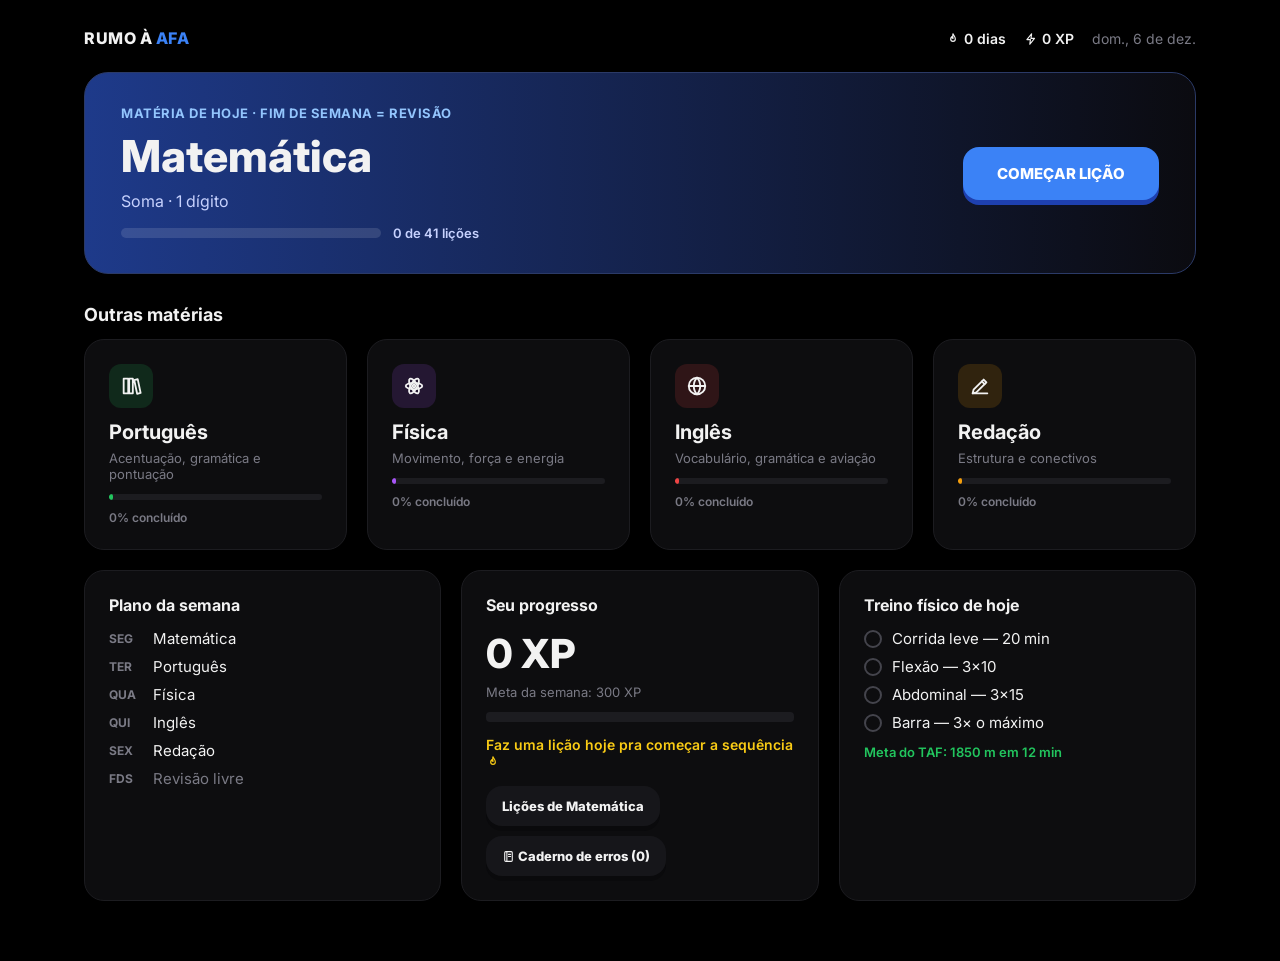
==== estudos/index.html @ 16b61afd "Adiciona página de estudos" ====
<!DOCTYPE html>
<html lang="pt-BR">
<head>
<meta charset="UTF-8">
<meta name="viewport" content="width=device-width, initial-scale=1, viewport-fit=cover">
<title>Rumo à AFA — Estudos</title>
<link href="https://fonts.googleapis.com/css2?family=Inter:wght@400;600;700;800&display=swap" rel="stylesheet">
<style>
*{box-sizing:border-box;margin:0;padding:0;-webkit-tap-highlight-color:transparent}
:root{--bg:#000;--card:#0d0d0f;--line:#1c1c20;--txt:#f2f2f2;--mut:#7a7a85;--acc:#3b82f6;--ok:#22c55e;--bad:#ef4444;--gold:#facc15}
html,body{background:var(--bg);color:var(--txt);font-family:Inter,system-ui,sans-serif}
body{padding:env(safe-area-inset-top) env(safe-area-inset-right) env(safe-area-inset-bottom) env(safe-area-inset-left)}
button{font-family:inherit}
.wrap{max-width:1160px;margin:0 auto;padding:28px 24px 60px}
header{display:flex;justify-content:space-between;align-items:center;margin-bottom:24px;gap:12px;flex-wrap:wrap}
.brand{font-weight:800;font-size:16px;letter-spacing:.5px}.brand span{color:var(--acc)}
.stats{display:flex;gap:18px;font-weight:600;font-size:14px}.stats .m{color:var(--mut);font-weight:400}
.banner{border-radius:24px;padding:32px 36px;background:linear-gradient(90deg,#1e3a8a,#0b0b10);border:1px solid #2b3a67;display:flex;justify-content:space-between;align-items:center;gap:20px;flex-wrap:wrap}
.banner .k{font-size:13px;font-weight:700;color:#93c5fd;letter-spacing:.5px}
.banner h1{font-size:44px;font-weight:800;margin:8px 0}
.banner .s{color:#c7d2fe;font-size:16px}
.pr{display:flex;align-items:center;gap:12px;margin-top:14px;font-size:13px;font-weight:600;color:#c7d2fe}
.track{height:10px;background:rgba(255,255,255,.12);border-radius:6px;overflow:hidden;width:260px;max-width:50vw}
.track i{display:block;height:100%;border-radius:6px;background:var(--ok)}
.btn{padding:17px 34px;border:none;border-radius:16px;font-weight:800;font-size:15px;cursor:pointer;background:var(--acc);color:#fff;box-shadow:0 5px 0 #1e40af;transition:transform .08s}
.btn:active{transform:translateY(3px);box-shadow:0 2px 0 #1e40af}
.btn:disabled{background:#1c1c20;color:#4a4a52;box-shadow:none;cursor:default}
.btn.sec{background:#16161a;box-shadow:0 5px 0 #0a0a0c;color:var(--txt)}
h3.sec{font-size:18px;margin:30px 0 14px}
.grid4{display:grid;grid-template-columns:repeat(4,1fr);gap:20px}
.grid3{display:grid;grid-template-columns:repeat(3,1fr);gap:20px;margin-top:20px}
.card{background:var(--card);border:1px solid var(--line);border-radius:20px;padding:24px}
.card.click{cursor:pointer;transition:border-color .15s,transform .1s}.card.click:hover{border-color:#33333b}.card.click:active{transform:scale(.98)}
.i{vertical-align:-.15em;flex:none}
.ic{width:44px;height:44px;border-radius:12px;display:flex;align-items:center;justify-content:center;font-size:22px;margin-bottom:12px}
.card h4{font-size:20px;margin-bottom:6px}.card .d{color:var(--mut);font-size:13px;margin-bottom:12px}
.mini{height:6px;background:var(--line);border-radius:4px;overflow:hidden}.mini i{display:block;height:100%;border-radius:4px}
.pct{color:var(--mut);font-size:12px;font-weight:600;margin-top:10px}
.card h5{font-size:16px;margin-bottom:14px}
.wk{display:flex;gap:14px;align-items:center;font-size:15px;margin:9px 0}.wk b{font-size:12px;width:30px;color:var(--mut)}
.wk.today b{color:var(--acc)}.wk.today span{font-weight:700}.wk .t{color:var(--acc);font-size:13px;font-weight:600}
.big{font-size:40px;font-weight:800}
.chk{display:flex;gap:10px;align-items:center;margin:9px 0;font-size:15px;cursor:pointer;user-select:none}
.chk i{width:18px;height:18px;border:2px solid #44444c;border-radius:50%;flex:none;display:flex;align-items:center;justify-content:center;font-style:normal;font-size:11px}
.chk.on i{background:var(--ok);border-color:var(--ok);color:#000}.chk.on{color:var(--mut);text-decoration:line-through}
.back{background:none;border:none;color:var(--mut);font-size:15px;font-weight:600;cursor:pointer;margin-bottom:16px}
.unit{margin:26px auto 8px;max-width:560px;padding:16px 18px;border:1px solid var(--line);border-radius:16px;background:var(--card)}
.unit h2{font-size:16px}.unit p{color:var(--mut);font-size:13px;margin-top:4px}
.unit button{margin-top:10px;background:none;border:1px solid var(--line);color:var(--txt);padding:7px 12px;border-radius:10px;font-weight:600;font-size:12px;cursor:pointer}
.path{display:flex;flex-direction:column;align-items:center;gap:34px;padding:16px 0 26px}
.node{width:72px;height:72px;border-radius:50%;border:none;font-weight:800;font-size:18px;cursor:pointer;display:flex;align-items:center;justify-content:center;position:relative}
.node.done{background:var(--gold);color:#000;box-shadow:0 5px 0 #a16207}
.node.low{background:#f97316;color:#000;box-shadow:0 5px 0 #9a3412}
.node.open{background:var(--acc);color:#fff;box-shadow:0 5px 0 #1e40af;animation:pulse 1.6s infinite}
.node.lock{background:#141418;color:#3a3a42;box-shadow:0 5px 0 #0a0a0c;cursor:default}
.node small{position:absolute;top:84px;font-weight:600;font-size:12px;color:var(--mut);white-space:nowrap}
@keyframes pulse{50%{box-shadow:0 5px 0 #1e40af,0 0 0 9px rgba(59,130,246,.15)}}
.note{color:var(--mut);font-size:13px;text-align:center;margin-top:6px}
.screen{position:fixed;inset:0;background:var(--bg);z-index:10;display:none;flex-direction:column}
.screen.on{display:flex}
.top{display:flex;align-items:center;gap:14px;padding:calc(16px + env(safe-area-inset-top)) 20px 14px;max-width:640px;width:100%;margin:0 auto}
.x{background:none;border:none;color:var(--mut);font-size:24px;cursor:pointer}
.bar{flex:1;height:12px;background:#16161a;border-radius:8px;overflow:hidden}.bar i{display:block;height:100%;background:var(--ok);width:0;transition:width .3s;border-radius:8px}
.cnt{color:var(--mut);font-weight:600;font-size:14px}
.body{flex:1;max-width:640px;width:100%;margin:0 auto;padding:12px 22px;display:flex;flex-direction:column;overflow:auto}
.label{color:var(--mut);font-size:13px;font-weight:600;margin-bottom:10px}
.q{font-size:32px;font-weight:800;margin:8px 0 18px;line-height:1.3}
.q.t{font-size:21px;font-weight:700}
.ans{font-size:30px;font-weight:800;min-height:62px;border:2px solid var(--line);border-radius:14px;padding:12px 16px;text-align:center}
.pad{display:grid;grid-template-columns:repeat(4,1fr);gap:8px;margin-top:14px}
.pad button{padding:16px 0;border-radius:12px;border:1px solid var(--line);background:var(--card);color:var(--txt);font-weight:700;font-size:20px;cursor:pointer}
.pad button:active{background:#18181d}
.opts{display:flex;flex-direction:column;gap:10px}
.opt{text-align:left;padding:16px 18px;border-radius:14px;border:2px solid var(--line);background:var(--card);color:var(--txt);font-size:16px;font-weight:600;cursor:pointer}
.opt.sel{border-color:var(--acc);background:#0d1a33}
.opt.right{border-color:var(--ok);background:#052e16}.opt.wrong{border-color:var(--bad);background:#2a0a0a}
.hint{background:none;border:none;color:var(--acc);font-weight:600;font-size:14px;cursor:pointer;margin-top:14px;align-self:flex-start}
.hintbox{margin-top:14px;padding:12px 14px;border-radius:12px;background:#0d1a33;color:#c7d2fe;font-size:14px;line-height:1.5}
.foot{padding:16px 22px calc(16px + env(safe-area-inset-bottom));width:100%}
.foot>div{max-width:640px;margin:0 auto}
.foot.ok{background:#052e16}.foot.bad{background:#2a0a0a}
.msg{font-weight:700;margin-bottom:10px;font-size:16px}.msg span{display:block;font-weight:400;font-size:14px;color:#d6d6dc;margin-top:6px;line-height:1.5}
.foot .btn{width:100%}
.foot.ok .btn{background:var(--ok);box-shadow:0 5px 0 #15803d}.foot.bad .btn{background:var(--bad);box-shadow:0 5px 0 #991b1b}
.teoria{font-size:16px;line-height:1.65;color:#d6d6dc}.teoria b{color:#fff}
.ex{background:var(--card);border:1px solid var(--line);border-radius:12px;padding:12px 14px;margin:12px 0;font-family:ui-monospace,monospace;white-space:pre;overflow:auto;color:#fff;font-size:15px}
.res{text-align:center;padding-top:10px}
.res .nota{font-size:84px;font-weight:800;line-height:1}
.res p{color:var(--mut);margin-top:8px}
.err{text-align:left;background:var(--card);border:1px solid var(--line);border-radius:14px;padding:14px 16px;margin-top:12px;font-size:14px;line-height:1.55}
.err b{font-size:16px;display:block;margin-bottom:6px}.err .y{color:var(--bad)}.err .c{color:var(--ok)}.err .h{color:#c7d2fe;margin-top:6px}
.rel{margin-top:24px;border:1px solid #2b3a67;background:linear-gradient(90deg,#0d1a33,#0b0b10);border-radius:16px;padding:18px}
.rel b{font-size:16px}.rel p{color:#c7d2fe;font-size:14px;margin:6px 0 14px;line-height:1.5}.rel .btn{width:100%}
.cp{width:100%;height:160px;margin-top:10px;background:var(--card);color:var(--txt);border:1px solid var(--line);border-radius:12px;padding:10px;font-size:13px}
@media(max-width:900px){.grid4{grid-template-columns:repeat(2,1fr)}.grid3{grid-template-columns:1fr}}
@media(max-width:520px){.wrap{padding:18px 14px 50px}.banner{padding:24px}.banner h1{font-size:34px}.grid4{gap:12px}.card{padding:18px}.card h4{font-size:17px}.banner .btn{width:100%}}
</style>
</head>
<body>
<div class="wrap" id="app"></div>

<div class="screen" id="lesson">
  <div class="top"><button class="x" onclick="sair()">✕</button><div class="bar"><i id="prog"></i></div><span class="cnt" id="cnt"></span></div>
  <div class="body" id="lbody"></div>
  <div class="foot" id="lfoot"><div><div class="msg" id="lmsg"></div><button class="btn" id="lbtn">VERIFICAR</button></div></div>
</div>

<script>
const R=(a,b)=>Math.floor(Math.random()*(b-a+1))+a;
const pick=a=>a[R(0,a.length-1)];
const shuf=a=>a.map(v=>[Math.random(),v]).sort((x,y)=>x[0]-y[0]).map(v=>v[1]);
const gcd=(a,b)=>b?gcd(b,a%b):Math.abs(a);
const br=n=>String(n).replace(".",",").replace("-","−");
function rom(n){const t=[[1000,"M"],[900,"CM"],[500,"D"],[400,"CD"],[100,"C"],[90,"XC"],[50,"L"],[40,"XL"],[10,"X"],[9,"IX"],[5,"V"],[4,"IV"],[1,"I"]];let s="";for(const[v,l]of t)while(n>=v){s+=l;n-=v}return s}
// gerador numérico: {q,a,h,frac?} · banco: {q,o:[...],c,h}
const N=(q,a,h,frac)=>({q,a,h,frac});

const MAT={nome:"Matemática",ic:"<svg class='i' width='22' height='22' viewBox='0 0 24 24' fill='none' stroke='currentColor' stroke-width='2' stroke-linecap='round' stroke-linejoin='round'><path d='M4 20V4l16 16z'/><path d='M8 16v-4l4 4z'/></svg>",cor:"#3b82f6",desc:"Do básico ao avançado",units:[
{t:"Soma",teo:`<b>Somar</b> é juntar. 3 + 4 = 7.<br><br>Com número grande, soma por <b>partes</b> ou faz a <b>conta armada</b>: começa pela unidade (direita). Se passar de 9, escreve só o último dígito e <b>"vai 1"</b>.<div class="ex">   ¹
   2 7
 + 1 5
 -----
   4 2   (7+5=12 → fica 2, vai 1)</div>`,
L:[["1 dígito",()=>{let a=R(1,9),b=R(1,9);return N(`${a} + ${b}`,a+b,"Conta nos dedos se precisar, sem vergonha.")}],
["2 dígitos",()=>{let a=R(10,40),b=R(10,40);while(a%10+b%10>9)b=R(10,40);return N(`${a} + ${b}`,a+b,"Soma dezena com dezena e unidade com unidade.")}],
["vai 1",()=>{let a=R(15,79),b=R(15,79);return N(`${a} + ${b}`,a+b,"Unidade + unidade. Passou de 9? Escreve o último dígito e vai 1.")}],
["3 dígitos",()=>{let a=R(100,599),b=R(100,399);return N(`${a} + ${b}`,a+b,"Centena + centena, dezena + dezena, unidade + unidade, e junta tudo.")}]]},
{t:"Subtração",teo:`<b>Subtrair</b> é tirar. 9 − 4 = 5.<br><br>Na conta armada, se o de cima for menor que o de baixo, <b>pega emprestado</b> 1 da casa da esquerda (vira +10).<div class="ex">   3 ¹2
 − 1  7
 ------
   1  5   (12−7=5, e o 3 virou 2)</div><b>Dica:</b> confere somando. Se 15 + 17 = 32, tá certo.`,
L:[["1 dígito",()=>{let a=R(5,18),b=R(1,Math.min(9,a));return N(`${a} − ${b}`,a-b,"Pensa: quanto falta do menor pro maior?")}],
["2 dígitos",()=>{let a=R(30,99),b=R(10,a);while(b%10>a%10)b=R(10,a);return N(`${a} − ${b}`,a-b,"Dezena menos dezena, unidade menos unidade.")}],
["empréstimo",()=>{let a=R(30,99),b=R(11,a-1);return N(`${a} − ${b}`,a-b,"Se a unidade de cima for menor, pega 1 dezena emprestada (+10).")}],
["3 dígitos",()=>{let a=R(300,999),b=R(100,a-50);return N(`${a} − ${b}`,a-b,"Faz por partes ou armada. Confere somando no final.")}]]},
{t:"Tabuada",teo:`<b>Multiplicar</b> é somar várias vezes o mesmo número.<br>4 × 3 = 3 + 3 + 3 + 3 = 12.<br><br>Imagina <b>4 caixas com 3 folhas cada</b> = 12 folhas.<div class="ex">×2 → dobro
×5 → metade do ×10
×9 → ×10 menos o número
     (9×7 = 70−7 = 63)</div>`,
L:[["×2 a ×5",()=>{let a=R(2,5),b=R(1,10);return N(`${a} × ${b}`,a*b,`Soma ${b} repetido ${a} vezes.`)}],
["×6 a ×9",()=>{let a=R(6,9),b=R(1,10);return N(`${a} × ${b}`,a*b,"×9 = ×10 menos o número. ×6 = ×5 mais uma vez.")}],
["misturado",()=>{let a=R(2,9),b=R(2,9);return N(`${a} × ${b}`,a*b,"Se travar, inverte: 7×3 é igual a 3×7.")}]]},
{t:"Multiplicação",teo:`Pra multiplicar número grande, <b>quebra em partes</b>:<div class="ex">36 × 7
= 30×7 + 6×7
= 210 + 42
= 252</div><b>Truque do zero:</b> 30 × 7 = 3 × 7 com um zero no fim.`,
L:[["×10 e ×100",()=>{let a=R(2,99),b=pick([10,100]);return N(`${a} × ${b}`,a*b,"×10 coloca um zero no final. ×100, dois zeros.")}],
["dezena × 1 dígito",()=>{let a=R(2,9)*10,b=R(2,9);return N(`${a} × ${b}`,a*b,"Faz sem o zero e coloca o zero no fim.")}],
["2 dígitos × 1",()=>{let a=R(12,59),b=R(2,9);return N(`${a} × ${b}`,a*b,`Quebra: ${Math.floor(a/10)*10}×${b} + ${a%10}×${b}.`)}]]},
{t:"Divisão",teo:`<b>Dividir</b> é repartir igual. 12 ÷ 3 = 4 (12 balas pra 3 pessoas).<br><br>É a <b>tabuada ao contrário</b>: 12 ÷ 3 → "3 vezes quanto dá 12?"<div class="ex">56 ÷ 7 → 7 × ? = 56 → 8</div>`,
L:[["tabuada ao contrário",()=>{let b=R(2,9),q=R(1,10);return N(`${b*q} ÷ ${b}`,q,`Pensa: ${b} vezes quanto dá ${b*q}?`)}],
["números maiores",()=>{let b=R(2,9),q=R(11,30);return N(`${b*q} ÷ ${b}`,q,"Tira um pedaço fácil primeiro (10 × o divisor) e divide o resto.")}]]},
{t:"Números romanos",teo:`São letras que valem números:<div class="ex">I = 1    V = 5    X = 10
L = 50   C = 100  D = 500
M = 1000</div><b>Regras:</b><br>• Letra igual ou menor <b>depois</b> → soma: VI = 5+1 = 6, XII = 12<br>• Letra menor <b>antes</b> → subtrai: IV = 5−1 = 4, IX = 9, XL = 40<br>• Repete no máximo 3 vezes: III = 3, XXX = 30`,
L:[["I, V, X (1 a 10)",()=>{let n=R(1,10);return N(`Quanto vale ${rom(n)}?`,n,"I=1, V=5, X=10. Menor antes subtrai, depois soma.")}],
["até 50",()=>{let n=R(11,50);return N(`Quanto vale ${rom(n)}?`,n,"Lê da esquerda pra direita: X=10, L=50. XL = 40.")}],
["escrever em romano",()=>{let n=R(1,40),o=shuf([...new Set([rom(n),rom(Math.max(1,n-1)),rom(n+1),rom(n+5)])]);return{q:`Como se escreve ${n} em romano?`,o,c:o.indexOf(rom(n)),h:"Monta das maiores pras menores: dezenas (X) primeiro, depois as unidades."}}],
["até 3000",()=>{let n=pick([R(51,199),R(200,999),R(1000,2026)]);return N(`Quanto vale ${rom(n)}?`,n,"C=100, D=500, M=1000. Separa por blocos: milhar, centena, dezena, unidade.")}]]},
{t:"Expressões",teo:`Quando tem várias contas juntas, a ordem é:<div class="ex">1º  ( ) parênteses
2º  × e ÷
3º  + e −</div>12 + 8 × 3 → 8×3 = 24 → 12 + 24 = <b>36</b><br>(12 + 8) × 3 → 20 × 3 = <b>60</b>`,
L:[["× antes do +",()=>{let a=R(2,20),b=R(2,9),c=R(2,9);return pick([N(`${a} + ${b} × ${c}`,a+b*c,"Faz a multiplicação primeiro, depois a soma."),N(`${a+b*c} − ${b} × ${c}`,a,"Multiplicação antes da subtração.")])}],
["parênteses",()=>{let a=R(2,15),b=R(2,15),c=R(2,6);return N(`(${a} + ${b}) × ${c}`,(a+b)*c,"Resolve o que tá dentro do parêntese primeiro.")}]]},
{t:"Negativos",teo:`Pensa num <b>termômetro</b>: abaixo de 0 são os negativos.<br><br>3 − 5 = <b>−2</b><br>−4 + 6 = <b>2</b><br><br><b>Regra dos sinais</b> (× e ÷):<div class="ex">+ com + = +
− com − = +
+ com − = −</div>Use o botão <b>−</b> do teclado.`,
L:[["soma e subtração",()=>{let a=R(-10,10),b=R(-10,10);return N(`${br(a)} ${b<0?"−":"+"} ${Math.abs(b)}`,a+b,"Anda no termômetro: + sobe, − desce.")}],
["regra dos sinais",()=>{let a=R(-9,9)||2,b=R(-9,9)||3;return N(`(${br(a)}) × (${br(b)})`,a*b,"Sinais iguais dá +, diferentes dá −.")}]]},
{t:"Frações",teo:`<b>3/4</b> = dividiu em 4 pedaços e pegou 3.<br><br>Mesmo denominador? Soma só em cima:<div class="ex">1/5 + 2/5 = 3/5</div>Fração de um número:<div class="ex">3/4 de 20 → 20 ÷ 4 = 5 → 5 × 3 = 15</div>Use o botão <b>/</b> pra responder fração.`,
L:[["mesmo denominador",()=>{let d=R(3,12),a=R(1,d-2),b=R(1,d-a-1);return N(`${a}/${d} + ${b}/${d}`,(a+b)/d,"Soma só os de cima e repete o de baixo.",1)}],
["fração de um número",()=>{let d=pick([2,3,4,5,10]),n=R(1,d-1),k=R(2,12);return N(`${n}/${d} de ${d*k}`,n*k,`Divide ${d*k} por ${d} e multiplica por ${n}.`)}],
["simplificar",()=>{let a=R(1,5),b=R(a+1,9);while(gcd(a,b)!=1)b++;let k=R(2,6);return N(`Simplifique ${a*k}/${b*k}`,a/b,`Divide em cima e embaixo pelo mesmo número (${k}).`,1)}]]},
{t:"Decimais",teo:`Dinheiro é decimal: R$ 2,50.<br><br>Pra somar, <b>alinha a vírgula</b>:<div class="ex">  2,50
+ 1,75
------
  4,25</div>×10 anda a vírgula 1 casa pra direita. ÷10, pra esquerda.`,
L:[["soma",()=>{let a=R(10,99)/10,b=R(10,99)/10;return N(`${br(a)} + ${br(b)}`,+(a+b).toFixed(2),"Alinha a vírgula e soma igual número inteiro.")}],
["×10 e ÷10",()=>{let a=R(11,99)/10;return pick([N(`${br(a)} × 10`,+(a*10).toFixed(2),"×10: vírgula anda 1 casa pra direita."),N(`${br(a)} ÷ 10`,+(a/10).toFixed(3),"÷10: vírgula anda 1 casa pra esquerda.")])}]]},
{t:"Porcentagem",teo:`<b>%</b> = "de cada 100".<div class="ex">10% de 80 = 80 ÷ 10 = 8
50% = metade
25% = metade da metade
20% = 2 × (10%)</div>`,
L:[["10%, 50%, 25%",()=>{let p=pick([10,50,25]),v=R(1,20)*20;return N(`${p}% de ${v}`,v*p/100,p==10?"Divide por 10.":p==50?"É a metade.":"Metade da metade.")}],
["qualquer %",()=>{let p=pick([5,15,20,30,40,60,75]),v=R(1,10)*20;return N(`${p}% de ${v}`,v*p/100,"Acha 10% primeiro (÷10) e monta a partir dele.")}]]},
{t:"Potências e raízes",teo:`<b>2³</b> = 2 × 2 × 2 = 8<div class="ex">5² = 25    10³ = 1000
qualquer número⁰ = 1
√49 = 7   (porque 7² = 49)</div>`,
L:[["quadrados",()=>{let a=R(1,12);return N(`${a}²`,a*a,`${a} × ${a}`)}],
["cubos e outros",()=>{let a=R(2,5),e=R(0,4);return N(`${a}${"⁰¹²³⁴"[e]}`,a**e,"Multiplica a base por ela mesma, quantas vezes o expoente mandar.")}],
["raiz quadrada",()=>{let a=R(1,15);return N(`√${a*a}`,a,"Qual número vezes ele mesmo dá esse valor?")}]]},
{t:"Equações do 1º grau",teo:`Equação é uma <b>balança</b>: o que faz de um lado, faz do outro.<div class="ex">x + 5 = 12  →  x = 12 − 5  →  x = 7
3x = 21     →  x = 21 ÷ 3  →  x = 7</div>O número "muda de lado" com a operação contrária.`,
L:[["x + a = b",()=>{let x=R(1,20),a=R(1,20);return pick([N(`x + ${a} = ${x+a}`,x,`Passa o ${a} pro outro lado subtraindo.`),N(`x − ${a} = ${x}`,x+a,`Passa o ${a} pro outro lado somando.`)])}],
["ax = b",()=>{let x=R(1,12),a=R(2,9);return N(`${a}x = ${a*x}`,x,`Passa o ${a} dividindo.`)}],
["ax + b = c",()=>{let x=R(1,10),a=R(2,6),b=R(1,15);return N(`${a}x + ${b} = ${a*x+b}`,x,`Primeiro passa o ${b} subtraindo, depois o ${a} dividindo.`)}]]},
{t:"Geometria",teo:`<b>Área</b> é o espaço dentro da figura.<div class="ex">Quadrado:   lado × lado
Retângulo:  base × altura
Triângulo:  base × altura ÷ 2</div><b>Perímetro</b> é a soma dos lados (o contorno).`,
L:[["área",()=>{let b=R(2,15),h=R(2,12);return pick([N(`Área do retângulo ${b} × ${h}`,b*h,"Base vezes altura."),N(`Área do quadrado de lado ${b}`,b*b,"Lado vezes lado."),N(`Área do triângulo, base ${b*2} e altura ${h}`,b*h,"Base × altura ÷ 2.")])}],
["perímetro",()=>{let b=R(2,20),h=R(2,20);return pick([N(`Perímetro do retângulo ${b} × ${h}`,2*(b+h),"Soma os 4 lados: 2 × base + 2 × altura."),N(`Perímetro do quadrado de lado ${b}`,4*b,"4 lados iguais: 4 × lado.")])}]]},
{t:"Equações do 2º grau",teo:`Tem <b>x²</b>. O caso mais simples:<div class="ex">x² = 49 → x = 7 ou x = −7</div>Aqui responda o valor <b>positivo</b>.<div class="ex">2x² = 50 → x² = 25 → x = 5
x² − 9 = 0 → x² = 9 → x = 3</div>Depois vem a fórmula de Bhaskara, que a gente vê mais pra frente.`,
L:[["x² = k",()=>{let x=R(1,12);return N(`x² = ${x*x}  (x positivo)`,x,"Qual número ao quadrado dá esse valor?")}],
["ax² = k e x² − k = 0",()=>{let x=R(1,10),a=R(2,5);return pick([N(`${a}x² = ${a*x*x}  (x positivo)`,x,`Divide por ${a} primeiro, depois tira a raiz.`),N(`x² − ${x*x} = 0  (x positivo)`,x,"Passa o número pro outro lado e tira a raiz.")])}]]}
]};

const B=(q,o,c,h)=>({q,o,c,h});
const PORT={nome:"Português",ic:"<svg class='i' width='22' height='22' viewBox='0 0 24 24' fill='none' stroke='currentColor' stroke-width='2' stroke-linecap='round' stroke-linejoin='round'><path d='M4 4h5v16H4zM10 4h4v16h-4zM15.5 5.5l3.8-1 3.2 15-3.8 1z'/></svg>",cor:"#22c55e",desc:"Acentuação, gramática e pontuação",units:[
{t:"Acentuação",teo:`O acento muda a leitura e às vezes o sentido.<div class="ex">esta (isto)   →  está (verbo estar)
e (junta)     →  é (verbo ser)
so            →  só
voce          →  você</div><b>Proparoxítonas</b> (sílaba forte é a antepenúltima) são <b>sempre</b> acentuadas: matemática, número, cérebro, física, máximo.`,
L:[["palavras do dia a dia",[B("Qual está certa?",["voce","você","vocé"],1,"Você leva acento circunflexo no E."),B("Qual está certa?",["matematica","matemática","matemátika"],1,"Proparoxítona: sempre acentuada."),B("Qual está certa?",["tambem","também","tambén"],1,"Termina em -em e é oxítona: leva acento."),B("Complete: Hoje ___ dia de português.",["e","é"],1,"É (verbo ser). 'E' sem acento junta palavras."),B("Complete: Ele ___ em casa.",["esta","está"],1,"Está = verbo estar."),B("Qual está certa?",["dificil","difícil"],1,"Paroxítona terminada em L leva acento."),B("Qual está certa?",["numero","número"],1,"Proparoxítona: sempre acentuada."),B("Qual está certa?",["portugues","português"],1,"Oxítona terminada em -es leva acento."),B("Qual está certa?",["cerebro","cérebro"],1,"Proparoxítona: sempre acentuada."),B("Complete: Eu ___ quero um.",["so","só"],1,"Só (apenas) tem acento.")]],
["til e aí/ai",[B("Qual está certa?",["nao","não"],1,"Não leva til."),B("Qual está certa?",["entao","então"],1,"Então leva til."),B("Complete: Manda ___ pra mim.",["ai","aí"],1,"Aí (lugar) leva acento. 'Ai' é de dor."),B("Complete: Tá ___ na mesa.",["la","lá"],1,"Lá (lugar) leva acento."),B("Qual está certa?",["opcao","opção"],1,"-ção leva cedilha e til."),B("Qual está certa?",["sao","são"],1,"São leva til."),B("Complete: Mano, ___ isso!",["da","dá"],1,"Dá (verbo dar) leva acento.")]]]},
{t:"Erros comuns",teo:`<div class="ex">mas  = porém      →  quero, mas não posso
mais = quantidade  →  quero mais

mal = contrário de bem   →  dormi mal
mau = contrário de bom   →  cara mau

pra eu fazer  (verbo depois → EU)
pra mim       (sem verbo → MIM)</div><b>Por que</b> (pergunta) · <b>porque</b> (resposta) · <b>por quê</b> (fim de frase) · <b>porquê</b> (= o motivo)`,
L:[["mas / mais / mal / mau",[B("Eu queria ir, ___ choveu.",["mais","mas"],1,"Mas = porém."),B("Quero ___ uma fatia.",["mais","mas"],0,"Mais = quantidade."),B("Dormi ___ essa noite.",["mal","mau"],0,"Mal é o contrário de bem."),B("Ele é um cara ___.",["mal","mau"],1,"Mau é o contrário de bom."),B("Ele estuda ___ que eu.",["mais","mas"],0,"Mais = comparação de quantidade."),B("O time jogou ___.",["mal","mau"],0,"Jogou bem → jogou mal.")]],
["pra eu / pra mim e porquês",[B("Manda o link pra ___ ver.",["mim","eu"],1,"Tem verbo depois (ver) → eu."),B("Isso é pra ___.",["mim","eu"],0,"Sem verbo depois → mim."),B("___ você foi embora?",["Porque","Por que"],1,"Pergunta → por que (separado)."),B("Fui embora ___ estava cansado.",["porque","por que"],0,"Resposta/explicação → porque (junto)."),B("Você foi embora ___?",["por que","por quê"],1,"No fim da frase → por quê, com acento."),B("Me explica pra ___ entender.",["mim","eu"],1,"Verbo depois (entender) → eu.")]]]},
{t:"Pontuação",teo:`<b>Vírgula</b> separa partes da frase, como uma pausa:<div class="ex">tipo, se eu fizer 23, ...
não entendi, explica de novo
Kauan, vem aqui!     (chamando alguém)</div>Pergunta termina com <b>?</b>, e frase normal com <b>.</b>`,
L:[["vírgula e interrogação",[B("Qual está pontuada certo?",["Kauan vem aqui!","Kauan, vem aqui!"],1,"Quando chama alguém, separa com vírgula."),B("Qual está certa?",["hoje eu faço o quê?","hoje eu faço o quê."],0,"Pergunta termina com ponto de interrogação."),B("Qual está certa?",["não era pra falar era só uma pergunta","não era pra falar, era só uma pergunta"],1,"A vírgula separa as duas ideias."),B("Qual está certa?",["Comprei arroz, feijão e carne.","Comprei arroz feijão, e carne."],0,"Na lista, vírgula entre os itens, e o 'e' antes do último."),B("Qual está certa?",["Eu entendo inglês, mas sou ruim em matemática.","Eu entendo inglês mas, sou ruim em matemática."],0,"A vírgula vem antes do 'mas'."),B("Qual frase é uma pergunta bem pontuada?",["Faltam quantos?","Faltam quantos."],0,"Pergunta → ?")]]]}
]};

const FIS={nome:"Física",ic:"<svg class='i' width='22' height='22' viewBox='0 0 24 24' fill='none' stroke='currentColor' stroke-width='2' stroke-linecap='round' stroke-linejoin='round'><circle cx='12' cy='12' r='1.5'/><ellipse cx='12' cy='12' rx='9' ry='3.5'/><ellipse cx='12' cy='12' rx='9' ry='3.5' transform='rotate(60 12 12)'/><ellipse cx='12' cy='12' rx='9' ry='3.5' transform='rotate(120 12 12)'/></svg>",cor:"#a855f7",desc:"Movimento, força e energia",units:[
{t:"Unidades",teo:`Na física tudo tem <b>unidade</b>:<div class="ex">distância → metro (m)    1 km = 1000 m
tempo     → segundo (s)   1 min = 60 s, 1 h = 3600 s
massa     → quilograma (kg)
velocidade→ m/s ou km/h</div>`,
L:[["conversões",()=>pick([(()=>{let k=R(1,9);return N(`${k} km = ? metros`,k*1000,"1 km = 1000 m. Multiplica por 1000.")})(),(()=>{let m=R(1,10);return N(`${m} minutos = ? segundos`,m*60,"1 min = 60 s.")})(),(()=>{let h=R(1,5);return N(`${h} hora(s) = ? minutos`,h*60,"1 h = 60 min.")})()])]]},
{t:"Velocidade",teo:`<b>Velocidade média</b> = distância ÷ tempo<div class="ex">v = d ÷ t

Andou 100 km em 2 h → v = 100 ÷ 2 = 50 km/h</div>`,
L:[["v = d ÷ t",()=>{let t=R(1,6),v=R(2,12)*10;return N(`Um carro andou ${v*t} km em ${t} h. Velocidade em km/h?`,v,"Divide a distância pelo tempo.")}],
["achar a distância",()=>{let t=R(1,5),v=R(3,12)*10;return N(`A ${v} km/h, quantos km anda em ${t} h?`,v*t,"Distância = velocidade × tempo.")}]]},
{t:"Leis de Newton",teo:`<b>1ª (Inércia):</b> parado tende a ficar parado, em movimento tende a continuar.<br><b>2ª:</b> Força = massa × aceleração (<b>F = m·a</b>), em newtons (N).<br><b>3ª (Ação e reação):</b> se você empurra, é empurrado de volta com a mesma força.<br><br>É a 3ª lei que faz o avião a jato andar: o motor joga ar pra trás, e o avião vai pra frente.`,
L:[["conceitos",[B("Quando o ônibus freia, você vai pra frente. Qual lei explica?",["Inércia (1ª)","F = m·a (2ª)","Ação e reação (3ª)"],0,"Seu corpo tende a continuar em movimento."),B("O motor a jato joga gases pra trás e o avião vai pra frente. Qual lei?",["Inércia","2ª lei","Ação e reação"],2,"Ação (gases pra trás) e reação (avião pra frente)."),B("A unidade de força é:",["quilo","newton (N)","metro"],1,"Força se mede em newtons."),B("F = m·a. Massa 10 kg, aceleração 2 m/s². Força?",["5 N","12 N","20 N"],2,"10 × 2 = 20 N."),B("Mesma força em dois objetos. O mais pesado acelera:",["mais","menos","igual"],1,"Mais massa → menos aceleração."),B("Massa 5 kg e aceleração 4 m/s². Força?",["9 N","20 N","1,25 N"],1,"5 × 4 = 20 N.")]]]},
{t:"Energia",teo:`<b>Cinética:</b> energia do movimento (mais rápido = mais energia).<br><b>Potencial gravitacional:</b> energia da altura (mais alto = mais energia).<br><br>Energia não some, ela <b>se transforma</b>: um avião mergulhando troca altura (potencial) por velocidade (cinética).`,
L:[["conceitos",[B("Energia do movimento se chama:",["potencial","cinética","térmica"],1,"Cinética = movimento."),B("Quanto mais alto um objeto está, maior sua energia:",["cinética","potencial gravitacional","elétrica"],1,"Potencial depende da altura."),B("Um avião desce sem acelerar o motor e ganha velocidade. Ele trocou:",["cinética por potencial","potencial por cinética","nada"],1,"Perde altura e ganha velocidade."),B("A energia pode ser destruída?",["Sim","Não, só se transforma"],1,"Princípio da conservação da energia."),B("Um carro parado tem energia cinética?",["Sim","Não"],1,"Sem movimento não tem energia cinética.")]]]}
]};

const ING={nome:"Inglês",ic:"<svg class='i' width='22' height='22' viewBox='0 0 24 24' fill='none' stroke='currentColor' stroke-width='2' stroke-linecap='round' stroke-linejoin='round'><circle cx='12' cy='12' r='9'/><path d='M3 12h18M12 3c2.5 2.5 3.5 5.5 3.5 9s-1 6.5-3.5 9c-2.5-2.5-3.5-5.5-3.5-9s1-6.5 3.5-9z'/></svg>",cor:"#ef4444",desc:"Vocabulário, gramática e aviação",units:[
{t:"Vocabulário básico",teo:`Palavras que mais aparecem em textos de prova:<div class="ex">although = embora      however = porém
because  = porque      before  = antes
after    = depois      always  = sempre
never    = nunca       through = através</div>`,
L:[["palavras-chave",[B("'However' significa:",["porém","sempre","depois"],0,"However = porém, no entanto."),B("'Always' significa:",["nunca","sempre","às vezes"],1,"Always = sempre."),B("'Before' significa:",["depois","antes","durante"],1,"Before = antes."),B("'Because' significa:",["porque","embora","então"],0,"Because = porque."),B("'Never' significa:",["sempre","nunca","talvez"],1,"Never = nunca."),B("'Although' significa:",["embora","porque","através"],0,"Although = embora."),B("'After' significa:",["antes","depois","agora"],1,"After = depois."),B("Como se diz 'aprender'?",["learn","teach","read"],0,"Learn = aprender. Teach = ensinar.")]]]},
{t:"Verbo to be",teo:`<b>To be</b> = ser/estar.<div class="ex">I am          → eu sou/estou
you are       → você é
he/she/it is  → ele/ela é
we/they are   → nós/eles somos</div>Negativa: I am <b>not</b>, he is<b>n't</b>. Pergunta: <b>Are</b> you ready?`,
L:[["am / is / are",[B("I ___ a student.",["is","am","are"],1,"I → am."),B("She ___ my friend.",["are","am","is"],2,"She → is."),B("They ___ pilots.",["is","are","am"],1,"They → are."),B("We ___ at home.",["are","is","am"],0,"We → are."),B("___ you ready?",["Is","Am","Are"],2,"You → are."),B("He ___ not here.",["is","are","am"],0,"He → is.")]]]},
{t:"Inglês da aviação",teo:`Palavras que todo piloto usa:<div class="ex">aircraft = aeronave    runway = pista
takeoff  = decolagem   landing = pouso
wing     = asa         fuel    = combustível
pilot    = piloto      tower   = torre</div>`,
L:[["vocabulário de piloto",[B("'Runway' significa:",["pista","torre","asa"],0,"Runway = pista."),B("'Takeoff' significa:",["pouso","decolagem","combustível"],1,"Takeoff = decolagem."),B("'Landing' significa:",["pouso","decolagem","asa"],0,"Landing = pouso."),B("'Fuel' significa:",["motor","combustível","vento"],1,"Fuel = combustível."),B("'Wing' significa:",["roda","asa","cauda"],1,"Wing = asa."),B("Como se diz 'aeronave'?",["airport","aircraft","airline"],1,"Aircraft = aeronave. Airport = aeroporto.")]]]}
]};

const RED={nome:"Redação",ic:"<svg class='i' width='22' height='22' viewBox='0 0 24 24' fill='none' stroke='currentColor' stroke-width='2' stroke-linecap='round' stroke-linejoin='round'><path d='M4 20l1-4L16 5l3 3L8 19z'/><path d='M14 7l3 3M4 20h16'/></svg>",cor:"#f59e0b",desc:"Estrutura e conectivos",units:[
{t:"Estrutura do texto",teo:`Texto dissertativo tem 3 partes:<div class="ex">1. Introdução    → apresenta o tema e sua opinião (tese)
2. Desenvolvimento → 2 parágrafos com argumentos
3. Conclusão     → fecha a ideia e propõe solução</div>Escreva em <b>3ª pessoa</b>, sem gíria e sem "eu acho".`,
L:[["as partes",[B("Onde você apresenta o tema e sua opinião?",["Introdução","Desenvolvimento","Conclusão"],0,"A introdução apresenta o tema e a tese."),B("Onde ficam os argumentos?",["Introdução","Desenvolvimento","Conclusão"],1,"O desenvolvimento defende a tese."),B("Onde se propõe uma solução?",["Introdução","Desenvolvimento","Conclusão"],2,"A conclusão fecha e propõe solução."),B("Qual frase combina mais com redação de prova?",["Eu acho que o celular vicia.","O uso excessivo do celular pode causar dependência."],1,"Prefira a 3ª pessoa, sem 'eu acho'."),B("Pode usar gíria na redação?",["Sim","Não"],1,"Use linguagem formal."),B("Quantos parágrafos de desenvolvimento é o comum?",["1","2","5"],1,"Geralmente 2.")]]]},
{t:"Conectivos",teo:`Conectivos ligam as ideias:<div class="ex">adicionar  → além disso, também
contrastar → no entanto, porém, contudo
explicar   → pois, porque, já que
concluir   → portanto, dessa forma, logo</div>`,
L:[["ligando ideias",[B("Pra mostrar uma ideia contrária, use:",["além disso","no entanto","portanto"],1,"No entanto = contraste."),B("Pra concluir, use:",["portanto","porém","também"],0,"Portanto = conclusão."),B("Pra somar um argumento, use:",["contudo","além disso","logo"],1,"Além disso = adição."),B("'Estudou muito, ___ passou.'",["portanto","porém"],0,"Ideia de consequência."),B("'Queria passar, ___ não estudou.'",["portanto","porém"],1,"Ideia de contraste."),B("Qual conectivo explica uma causa?",["já que","dessa forma","contudo"],0,"Já que = porque.")]]]}
]};

const SUBJ={mat:MAT,port:PORT,fis:FIS,ing:ING,red:RED};
const ROT=["mat","mat","port","fis","ing","red","mat"]; // dom..sáb
const DIAS=["DOM","SEG","TER","QUA","QUI","SEX","SÁB"];
const TREINO=["Corrida leve — 20 min","Flexão — 3×10","Abdominal — 3×15","Barra — 3× o máximo"];

// ---- estado ----
let S={notas:{},xp:0,streak:0,last:"",wk:"",wkxp:0,treino:{},caderno:[]};
try{S=Object.assign(S,JSON.parse(localStorage.getItem("afa_v2")||"{}"))}catch(e){}
const save=()=>{try{localStorage.setItem("afa_v2",JSON.stringify(S))}catch(e){}};
const hoje=()=>new Date().toLocaleDateString("pt-BR");
const semanaId=()=>{const d=new Date();d.setDate(d.getDate()-d.getDay());return d.toLocaleDateString("pt-BR")};
if(S.wk!=semanaId()){S.wk=semanaId();S.wkxp=0;save()}
const lessons=k=>{const a=[];SUBJ[k].units.forEach((u,ui)=>u.L.forEach((l,li)=>a.push([ui,li])));return a};
const key=(k,ui,li)=>`${k}:${ui}-${li}`;
const passou=(k,ui,li)=>(S.notas[key(k,ui,li)]??-1)>=6;
const pct=k=>{const a=lessons(k);return Math.round(a.filter(([u,l])=>passou(k,u,l)).length/a.length*100)};
const proxima=k=>lessons(k).find(([u,l])=>!passou(k,u,l))||lessons(k)[0];
const fmtNota=n=>n.toFixed(1).replace(".",",");

// ---- home ----
function home(){
  window.scrollTo(0,0);
  const d=new Date(),k=ROT[d.getDay()],s=SUBJ[k],[ui,li]=proxima(k);
  const a=lessons(k),feitas=a.filter(([u,l])=>passou(k,u,l)).length;
  const outras=Object.keys(SUBJ).filter(x=>x!=k);
  const tr=S.treino[hoje()]||[];
  document.getElementById("app").innerHTML=`
  <header><div class="brand">RUMO À <span>AFA</span></div>
  <div class="stats"><span><svg class='i' width='1em' height='1em' viewBox='0 0 24 24' fill='none' stroke='currentColor' stroke-width='2' stroke-linecap='round' stroke-linejoin='round'><path d='M12 3c1 3 4 4.5 4 9a4 4 0 0 1-8 0c0-2 1-3 2-4 0 2 1 3 2 3 0-3-1-5 0-8z'/></svg> ${S.streak} dia${S.streak==1?"":"s"}</span><span><svg class='i' width='1em' height='1em' viewBox='0 0 24 24' fill='none' stroke='currentColor' stroke-width='2' stroke-linecap='round' stroke-linejoin='round'><path d='M13 3 5 13h6l-1 8 8-10h-6l1-8z'/></svg> ${S.xp} XP</span><span class="m">${d.toLocaleDateString("pt-BR",{weekday:"short",day:"numeric",month:"short"})}</span></div></header>
  <div class="banner"><div><div class="k">MATÉRIA DE HOJE${d.getDay()%6==0?" · FIM DE SEMANA = REVISÃO":""}</div><h1>${s.nome}</h1>
  <div class="s">${s.units[ui].t} · ${s.units[ui].L[li][0]}</div>
  <div class="pr"><div class="track"><i style="width:${feitas/a.length*100}%"></i></div>${feitas} de ${a.length} lições</div></div>
  <button class="btn" onclick="abrir('${k}',${ui},${li})">COMEÇAR LIÇÃO</button></div>
  <h3 class="sec">Outras matérias</h3>
  <div class="grid4">${outras.map(x=>{const o=SUBJ[x],p=pct(x);return`<div class="card click" onclick="mapa('${x}')"><div class="ic" style="background:${o.cor}26">${o.ic}</div><h4>${o.nome}</h4><div class="d">${o.desc}</div><div class="mini"><i style="width:${Math.max(p,2)}%;background:${o.cor}"></i></div><div class="pct">${p}% concluído</div></div>`}).join("")}</div>
  <div class="grid3">
   <div class="card"><h5>Plano da semana</h5>${[1,2,3,4,5].map(i=>`<div class="wk ${i==d.getDay()?"today":""}"><b>${DIAS[i]}</b><span>${SUBJ[ROT[i]].nome}</span>${i==d.getDay()?'<span class="t">• hoje</span>':""}</div>`).join("")}<div class="wk"><b>FDS</b><span style="color:var(--mut)">Revisão livre</span></div></div>
   <div class="card"><h5>Seu progresso</h5><div class="big">${S.wkxp} XP</div><div class="d" style="color:var(--mut);margin:6px 0 12px">Meta da semana: 300 XP</div><div class="mini" style="height:10px"><i style="width:${Math.min(100,S.wkxp/3)}%;background:var(--gold)"></i></div><div style="color:var(--gold);font-weight:600;font-size:14px;margin-top:14px">${S.streak?`<svg class='i' width='1em' height='1em' viewBox='0 0 24 24' fill='none' stroke='currentColor' stroke-width='2' stroke-linecap='round' stroke-linejoin='round'><path d='M12 3c1 3 4 4.5 4 9a4 4 0 0 1-8 0c0-2 1-3 2-4 0 2 1 3 2 3 0-3-1-5 0-8z'/></svg> ${S.streak} dia(s) seguidos — não quebra a sequência!`:"Faz uma lição hoje pra começar a sequência <svg class='i' width='1em' height='1em' viewBox='0 0 24 24' fill='none' stroke='currentColor' stroke-width='2' stroke-linecap='round' stroke-linejoin='round'><path d='M12 3c1 3 4 4.5 4 9a4 4 0 0 1-8 0c0-2 1-3 2-4 0 2 1 3 2 3 0-3-1-5 0-8z'/></svg>"}</div><div style="display:flex;gap:10px;flex-wrap:wrap;margin-top:16px"><button class="btn sec" style="padding:12px 16px;font-size:13px" onclick="mapa('${k}')">Lições de ${s.nome}</button><button class="btn sec" style="padding:12px 16px;font-size:13px" onclick="caderno()"><svg class='i' width='1em' height='1em' viewBox='0 0 24 24' fill='none' stroke='currentColor' stroke-width='2' stroke-linecap='round' stroke-linejoin='round'><rect x='5' y='3' width='14' height='18' rx='2'/><path d='M9 3v18M12 8h4M12 12h4'/></svg> Caderno de erros (${S.caderno.length})</button></div></div>
   <div class="card"><h5>Treino físico de hoje</h5>${TREINO.map((t,i)=>`<div class="chk ${tr.includes(i)?"on":""}" onclick="treino(${i})"><i>${tr.includes(i)?"✓":""}</i>${t}</div>`).join("")}<div style="color:var(--ok);font-weight:600;font-size:13px;margin-top:12px">Meta do TAF: 1850 m em 12 min</div></div>
  </div>`;
}
function treino(i){const h=hoje(),t=S.treino[h]||[];S.treino={[h]:t.includes(i)?t.filter(x=>x!=i):[...t,i]};save();home()}

// ---- mapa da matéria ----
function mapa(k){
  window.scrollTo(0,0);
  const s=SUBJ[k];let h=`<button class="back" onclick="home()">← Voltar</button><header style="margin-bottom:0"><div style="display:flex;align-items:center;gap:12px"><div class="ic" style="background:${s.cor}26;margin:0">${s.ic}</div><div><div style="font-size:26px;font-weight:800">${s.nome}</div><div style="color:var(--mut);font-size:14px">${pct(k)}% concluído</div></div></div></header><div class="note">Tire nota 6 ou mais pra destravar a próxima lição.</div>`,lib=true;
  s.units.forEach((u,ui)=>{
    h+=`<div class="unit"><h2>Unidade ${ui+1} · ${u.t}</h2><button onclick="teoria('${k}',${ui})"><svg class='i' width='1em' height='1em' viewBox='0 0 24 24' fill='none' stroke='currentColor' stroke-width='2' stroke-linecap='round' stroke-linejoin='round'><path d='M3 5c3-1 6-1 9 1 3-2 6-2 9-1v14c-3-1-6-1-9 1-3-2-6-2-9-1z'/><path d='M12 6v14'/></svg> Ver explicação</button></div><div class="path">`;
    u.L.forEach((l,li)=>{
      const n=S.notas[key(k,ui,li)],ok=n>=6,cls=ok?"done":n!=null&&lib?"low":lib?"open":"lock";
      h+=`<button class="node ${cls}" style="transform:translateX(${[0,50,0,-50][li%4]}px)" ${cls=="lock"?"":`onclick="abrir('${k}',${ui},${li})"`}>${n!=null?fmtNota(n):cls=="lock"?"<svg class='i' width='1em' height='1em' viewBox='0 0 24 24' fill='none' stroke='currentColor' stroke-width='2' stroke-linecap='round' stroke-linejoin='round'><rect x='5' y='11' width='14' height='10' rx='2'/><path d='M8 11V8a4 4 0 0 1 8 0v3'/></svg>":li+1}<small>${l[0]}</small></button>`;
      if(!ok)lib=false;
    });h+=`</div>`;
  });
  document.getElementById("app").innerHTML=h;
  const o=document.querySelector(".node.open,.node.low");if(o)o.scrollIntoView({block:"center"});
}

// ---- lição ----
const scr=document.getElementById("lesson"),BD=document.getElementById("lbody"),F=document.getElementById("lfoot"),M=document.getElementById("lmsg"),BT=document.getElementById("lbtn");
let L={};
function teoria(k,ui,depois){
  scr.classList.add("on");document.getElementById("prog").style.width="0";document.getElementById("cnt").textContent="";
  const u=SUBJ[k].units[ui];
  BD.innerHTML=`<div class="label">${SUBJ[k].nome.toUpperCase()} · UNIDADE ${ui+1}</div><div class="q t" style="font-size:26px;font-weight:800">${u.t}</div><div class="teoria">${u.teo}</div>`;
  F.className="foot";M.innerHTML="";BT.disabled=false;BT.textContent=depois?"BORA PRATICAR":"ENTENDI";
  BT.onclick=()=>depois?depois():sair();
}
function abrir(k,ui,li){
  const src=SUBJ[k].units[ui].L[li][1];
  let qs;
  if(typeof src=="function"){qs=[];let tries=0;while(qs.length<10&&tries<200){tries++;const x=src();if(!qs.some(y=>y.q==x.q)||tries>60)qs.push(x)}}
  else qs=shuf(src).slice(0,10).map(x=>{const o=shuf(x.o.map((t,i)=>[t,i==x.c]));return{q:x.q,o:o.map(v=>v[0]),c:o.findIndex(v=>v[1]),h:x.h}});
  L={k,ui,li,qs,i:0,certos:0,erros:[]};
  const primeira=li==0&&S.notas[key(k,ui,0)]==null;
  if(primeira)teoria(k,ui,prox);else{scr.classList.add("on");prox()}
}
function prox(){
  if(L.i>=L.qs.length)return fim();
  const c=L.cur=L.qs[L.i];L.val="";L.sel=null;L.dica=false;
  document.getElementById("prog").style.width=(L.i/L.qs.length*100)+"%";
  document.getElementById("cnt").textContent=`${L.i+1}/${L.qs.length}`;
  let h;
  if(c.o){
    h=`<div class="label">ESCOLHA A RESPOSTA</div><div class="q t">${c.q}</div><div class="opts">${c.o.map((t,i)=>`<button class="opt" data-i="${i}" onclick="sel(${i})">${t}</button>`).join("")}</div>`;
  }else{
    const keys=["7","8","9","⌫","4","5","6","−","1","2","3",",","0"].concat(c.frac?["/"]:[]);
    const sinal=/[=?]|Simplifique|Área|Perímetro/.test(c.q)?"":" =";
    h=`<div class="label">RESOLVA</div><div class="q ${c.q.length>22?"t":""}">${c.q}${sinal}</div><div class="ans" id="ans">&nbsp;</div><div class="pad">${keys.map(x=>`<button onclick="tecla('${x}')">${x}</button>`).join("")}</div>`;
  }
  BD.innerHTML=h+`<button class="hint" id="hb" onclick="dica()"><svg class='i' width='1em' height='1em' viewBox='0 0 24 24' fill='none' stroke='currentColor' stroke-width='2' stroke-linecap='round' stroke-linejoin='round'><path d='M9 18h6M10 21h4M12 3a6 6 0 0 0-4 10.5c.7.7 1 1.5 1 2.5h6c0-1 .3-1.8 1-2.5A6 6 0 0 0 12 3z'/></svg> Ver dica</button>`;
  F.className="foot";M.innerHTML="";BT.textContent="VERIFICAR";BT.disabled=true;BT.onclick=verificar;
}
function dica(){L.dica=true;document.getElementById("hb").outerHTML=`<div class="hintbox"><svg class='i' width='1em' height='1em' viewBox='0 0 24 24' fill='none' stroke='currentColor' stroke-width='2' stroke-linecap='round' stroke-linejoin='round'><path d='M9 18h6M10 21h4M12 3a6 6 0 0 0-4 10.5c.7.7 1 1.5 1 2.5h6c0-1 .3-1.8 1-2.5A6 6 0 0 0 12 3z'/></svg> ${L.cur.h}</div>`}
function sel(i){if(F.className!="foot")return;L.sel=i;document.querySelectorAll(".opt").forEach(b=>b.classList.toggle("sel",+b.dataset.i==i));BT.disabled=false}
function tecla(x){
  if(F.className!="foot")return;
  if(x=="⌫")L.val=L.val.slice(0,-1);else if(L.val.length<9)L.val+=x;
  document.getElementById("ans").innerHTML=L.val||"&nbsp;";BT.disabled=!L.val;
}
document.addEventListener("keydown",e=>{
  if(!scr.classList.contains("on"))return;
  if(e.key=="Enter"){if(!BT.disabled)BT.click();return}
  if(L.cur&&L.cur.o&&/^[1-9]$/.test(e.key)&&+e.key<=L.cur.o.length){sel(+e.key-1);return}
  if(!document.getElementById("ans"))return;
  const m={"Backspace":"⌫","-":"−",".":",",",":",","/":"/"};
  if(/^[0-9]$/.test(e.key))tecla(e.key);else if(m[e.key])tecla(m[e.key]);
});
function num(s){s=s.replace("−","-").replace(",",".");if(s.includes("/")){const[a,b]=s.split("/").map(Number);return b?a/b:NaN}return s===""?NaN:Number(s)}
function fmt(c){const v=c.a;if(c.frac&&!Number.isInteger(v)){for(let d=2;d<=144;d++){const n=v*d;if(Math.abs(n-Math.round(n))<1e-9)return Math.round(n)+"/"+d}}return br(+v.toFixed(3))}
function verificar(){
  const c=L.cur;let ok,sua,certa;
  if(c.o){ok=L.sel==c.c;sua=c.o[L.sel];certa=c.o[c.c];
    document.querySelectorAll(".opt").forEach(b=>{const i=+b.dataset.i;if(i==c.c)b.classList.add("right");else if(i==L.sel)b.classList.add("wrong")});}
  else{ok=Math.abs(num(L.val)-c.a)<1e-9;sua=L.val;certa=fmt(c)}
  if(ok){L.certos++;F.className="foot ok";M.innerHTML=pick(["Boa! <svg class='i' width='1em' height='1em' viewBox='0 0 24 24' fill='none' stroke='currentColor' stroke-width='2' stroke-linecap='round' stroke-linejoin='round'><path d='M12 3c1 3 4 4.5 4 9a4 4 0 0 1-8 0c0-2 1-3 2-4 0 2 1 3 2 3 0-3-1-5 0-8z'/></svg>","Mandou bem!","Isso aí!","Certinho!","Tá voando <svg class='i' width='1em' height='1em' viewBox='0 0 24 24' fill='none' stroke='currentColor' stroke-width='2' stroke-linecap='round' stroke-linejoin='round'><path d='M21 15 13 10V4.5a1.5 1.5 0 0 0-3 0V10l-8 5v2l8-2.5V19l-2 1.5V22l3.5-1 3.5 1v-1.5L13 19v-4.5l8 2.5z'/></svg>"]);}
  else{L.erros.push({q:c.q,sua,certa,h:c.h});F.className="foot bad";M.innerHTML=`Resposta certa: ${certa}<span><svg class='i' width='1em' height='1em' viewBox='0 0 24 24' fill='none' stroke='currentColor' stroke-width='2' stroke-linecap='round' stroke-linejoin='round'><path d='M9 18h6M10 21h4M12 3a6 6 0 0 0-4 10.5c.7.7 1 1.5 1 2.5h6c0-1 .3-1.8 1-2.5A6 6 0 0 0 12 3z'/></svg> ${c.h}</span>`;}
  L.i++;document.getElementById("prog").style.width=(L.i/L.qs.length*100)+"%";
  const hb=document.getElementById("hb");if(hb)hb.remove();
  BT.disabled=false;BT.textContent="CONTINUAR";BT.onclick=prox;
}
function fim(){
  const nota=L.certos/L.qs.length*10,k=key(L.k,L.ui,L.li),antes=S.notas[k];
  S.notas[k]=Math.max(antes??0,nota);
  const ganho=L.certos+(nota>=6?10:0);S.xp+=ganho;S.wkxp+=ganho;
  const h=hoje();if(S.last!=h){const y=new Date(Date.now()-864e5).toLocaleDateString("pt-BR");S.streak=S.last==y?S.streak+1:1;S.last=h}
  const nomeL=`${SUBJ[L.k].nome} › ${SUBJ[L.k].units[L.ui].t} › ${SUBJ[L.k].units[L.ui].L[L.li][0]}`;
  L.erros.forEach(e=>S.caderno.unshift({d:h,l:nomeL,...e}));S.caderno=S.caderno.slice(0,80);
  save();
  L.prompt=promptLicao(nomeL,nota,L.certos,L.qs.length,L.erros);
  const cor=nota>=8?"var(--ok)":nota>=6?"var(--gold)":"var(--bad)";
  const frase=nota==10?"Perfeito! Gabaritou <svg class='i' width='1em' height='1em' viewBox='0 0 24 24' fill='none' stroke='currentColor' stroke-width='2' stroke-linecap='round' stroke-linejoin='round'><path d='M8 4h8v5a4 4 0 0 1-8 0zM8 6H5a3 3 0 0 0 3 4M16 6h3a3 3 0 0 1-3 4M12 13v4M8 21h8M10 17h4v4h-4z'/></svg>":nota>=8?"Muito bem, mandou bem demais!":nota>=6?"Passou! Dá pra melhorar ainda mais.":"Ainda não foi dessa vez. Revê os erros e tenta de novo, você já sabe mais que antes.";
  document.getElementById("cnt").textContent="";
  BD.innerHTML=`<div class="res"><div class="label">SUA NOTA</div><div class="nota" style="color:${cor}">${fmtNota(nota)}</div><p>${L.certos} de ${L.qs.length} certas · +${ganho} XP</p><p style="color:var(--txt);margin-top:12px">${frase}</p>${nota>=6?"":`<p>Precisa de 6 pra destravar a próxima lição.</p>`}</div>
  ${L.erros.length?`<h3 class="sec" style="margin-top:26px">O que você errou</h3>`+L.erros.map(e=>`<div class="err"><b>${e.q}</b><div class="y">Você respondeu: ${e.sua}</div><div class="c">Certo: ${e.certa}</div><div class="h"><svg class='i' width='1em' height='1em' viewBox='0 0 24 24' fill='none' stroke='currentColor' stroke-width='2' stroke-linecap='round' stroke-linejoin='round'><path d='M9 18h6M10 21h4M12 3a6 6 0 0 0-4 10.5c.7.7 1 1.5 1 2.5h6c0-1 .3-1.8 1-2.5A6 6 0 0 0 12 3z'/></svg> ${e.h}</div></div>`).join(""):""}`;
  BD.innerHTML+=`<div class="rel"><b><svg class='i' width='1em' height='1em' viewBox='0 0 24 24' fill='none' stroke='currentColor' stroke-width='2' stroke-linecap='round' stroke-linejoin='round'><path d='M4 5h16v11H9l-5 4z'/><path d='M8 10h.01M12 10h.01M16 10h.01'/></svg> Relatório da lição</b><p>Copia o relatório com a sua nota e tudo que você errou, pra revisar ou mandar pra quem te ajuda a estudar.</p><button class="btn" onclick="copiar(L.prompt,this)"><svg class='i' width='1em' height='1em' viewBox='0 0 24 24' fill='none' stroke='currentColor' stroke-width='2' stroke-linecap='round' stroke-linejoin='round'><rect x='6' y='4' width='12' height='17' rx='2'/><path d='M9 4V3h6v1M9 10h6M9 14h6M9 18h3'/></svg> COPIAR RELATÓRIO</button></div>`;
  F.className="foot";M.innerHTML=`<div style="display:flex;gap:10px"><button class="btn sec" style="flex:1" onclick="abrir('${L.k}',${L.ui},${L.li})">REFAZER</button></div>`;
  BT.disabled=false;BT.textContent="CONTINUAR";BT.onclick=()=>{scr.classList.remove("on");mapa(L.k)};
}
function promptLicao(nome,nota,c,t,erros){
  let s=`Relatório de lição — Rumo à AFA\n\nLição: ${nome}\nNota: ${fmtNota(nota)} (${c} de ${t} certas)\n`;
  if(!erros.length)return s+`\nAcertei tudo! Me passa 5 exercícios um pouco mais difíceis desse mesmo assunto pra eu treinar (sem as respostas).`;
  s+=`\nO que eu errei:\n`+erros.map((e,i)=>`${i+1}. ${e.q}\n   Eu respondi: ${e.sua}\n   Certo: ${e.certa}`).join("\n");
  return s+`\n\nMe explica por que eu errei cada uma, passo a passo e de um jeito simples, mostrando onde meu raciocínio provavelmente se perdeu. Depois me passa 3 exercícios parecidos pra treinar (sem as respostas, eu te mando pra corrigir).`;
}
function promptGeral(){
  const lin=Object.keys(SUBJ).map(k=>`- ${SUBJ[k].nome}: ${pct(k)}% concluído`).join("\n");
  const notas=Object.entries(S.notas).filter(([,n])=>n<6).map(([k,n])=>{const[m,r]=k.split(":"),[u,l]=r.split("-").map(Number),s=SUBJ[m];return s&&s.units[u]?`- ${s.nome} › ${s.units[u].t} › ${s.units[u].L[l][0]}: nota ${fmtNota(n)}`:""}).filter(Boolean).join("\n");
  const er=S.caderno.slice(0,15).map((e,i)=>`${i+1}. [${e.l}] ${e.q} → respondi ${e.sua}, certo ${e.certa}`).join("\n");
  return `Relatório geral — Rumo à AFA\n\nSequência: ${S.streak} dia(s) · XP total: ${S.xp} · XP da semana: ${S.wkxp}/300\n\nProgresso:\n${lin}\n\nLições com nota abaixo de 6:\n${notas||"- nenhuma"}\n\nMeus erros mais recentes:\n${er||"- nenhum ainda"}\n\nAnalisa meus erros e me diz quais são meus pontos fracos, o que eu devo revisar primeiro e me monta um mini treino de 10 questões focado neles (sem respostas).`;
}
function copiar(txt,b){
  const ok=()=>{const o=b.innerHTML;b.textContent="COPIADO!";setTimeout(()=>b.innerHTML=o,2500)};
  const manual=()=>{const t=document.createElement("textarea");t.value=txt;t.readOnly=true;t.className="cp";b.after(t);t.focus();t.select();b.textContent="Selecione o texto abaixo e copie"};
  try{navigator.clipboard.writeText(txt).then(ok,manual)}catch(e){manual()}
}
function caderno(){
  window.scrollTo(0,0);
  const c=S.caderno;
  document.getElementById("app").innerHTML=`<button class="back" onclick="home()">← Voltar</button>
  <div style="font-size:26px;font-weight:800"><svg class='i' width='1em' height='1em' viewBox='0 0 24 24' fill='none' stroke='currentColor' stroke-width='2' stroke-linecap='round' stroke-linejoin='round'><rect x='5' y='3' width='14' height='18' rx='2'/><path d='M9 3v18M12 8h4M12 12h4'/></svg> Caderno de erros</div><div style="color:var(--mut);font-size:14px;margin:6px 0 18px">Tudo que você errou fica aqui pra revisar. Os erros de hoje são os acertos de amanhã.</div>
  <div class="rel" style="margin-top:0"><b><svg class='i' width='1em' height='1em' viewBox='0 0 24 24' fill='none' stroke='currentColor' stroke-width='2' stroke-linecap='round' stroke-linejoin='round'><path d='M4 5h16v11H9l-5 4z'/><path d='M8 10h.01M12 10h.01M16 10h.01'/></svg> Relatório completo</b><p>Junta seu progresso, as notas baixas e os últimos erros num texto só, pronto pra copiar.</p><button class="btn" onclick="copiar(promptGeral(),this)"><svg class='i' width='1em' height='1em' viewBox='0 0 24 24' fill='none' stroke='currentColor' stroke-width='2' stroke-linecap='round' stroke-linejoin='round'><rect x='6' y='4' width='12' height='17' rx='2'/><path d='M9 4V3h6v1M9 10h6M9 14h6M9 18h3'/></svg> COPIAR RELATÓRIO GERAL</button></div>
  ${c.length?c.map(e=>`<div class="err"><div style="color:var(--mut);font-size:12px;margin-bottom:4px">${e.d} · ${e.l}</div><b>${e.q}</b><div class="y">Você respondeu: ${e.sua}</div><div class="c">Certo: ${e.certa}</div><div class="h"><svg class='i' width='1em' height='1em' viewBox='0 0 24 24' fill='none' stroke='currentColor' stroke-width='2' stroke-linecap='round' stroke-linejoin='round'><path d='M9 18h6M10 21h4M12 3a6 6 0 0 0-4 10.5c.7.7 1 1.5 1 2.5h6c0-1 .3-1.8 1-2.5A6 6 0 0 0 12 3z'/></svg> ${e.h}</div></div>`).join("")+`<button class="btn sec" style="margin-top:20px" onclick="limpar(this)">Limpar caderno</button>`:`<div class="err" style="text-align:center;color:var(--mut)">Nenhum erro ainda. Bora fazer uma lição!</div>`}`;
}
function limpar(b){if(b.dataset.c){S.caderno=[];save();caderno()}else{b.dataset.c=1;b.textContent="Toque de novo pra confirmar"}}
function sair(){scr.classList.remove("on");if(L.k&&document.querySelector(".path"))mapa(L.k);else home()}
home();
</script>
</body>
</html>
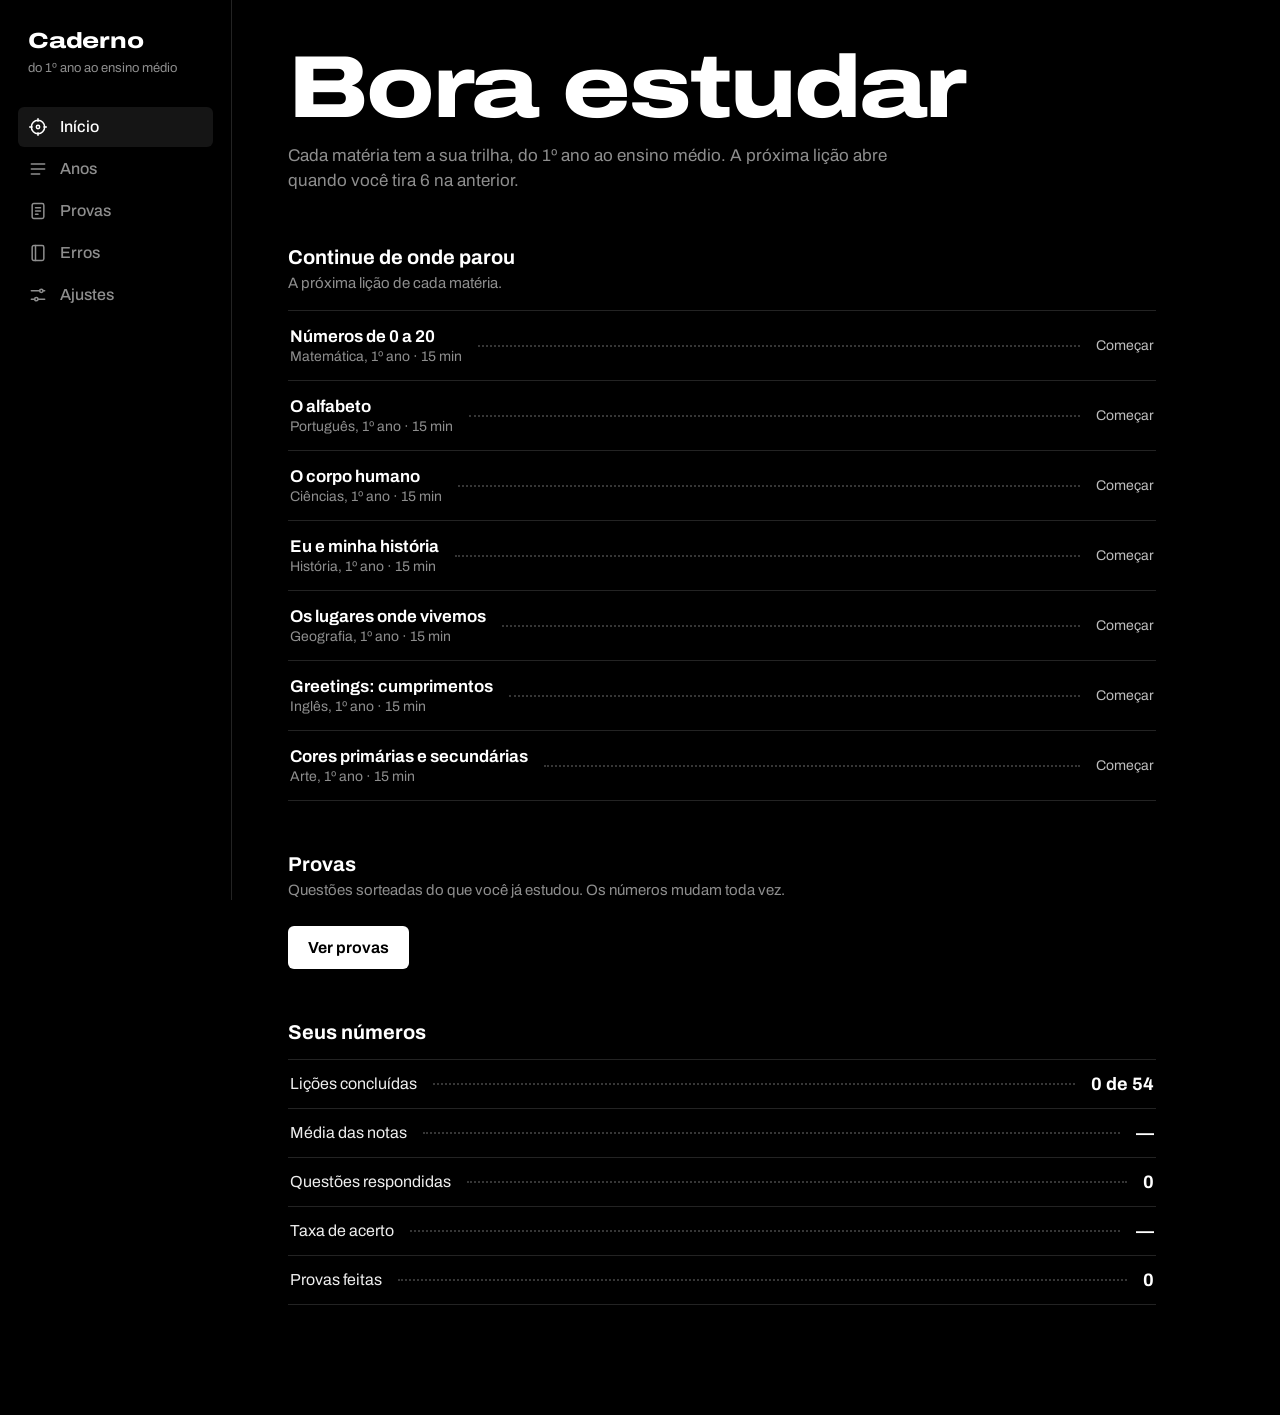
==== commit 0a9816e9: "Nova versão da página de estudos" ====
--- a/estudos/index.html
+++ b/estudos/index.html
@@ -3,447 +3,36 @@
 <head>
 <meta charset="UTF-8">
 <meta name="viewport" content="width=device-width, initial-scale=1, viewport-fit=cover">
-<title>Rumo à AFA — Estudos</title>
-<link href="https://fonts.googleapis.com/css2?family=Inter:wght@400;600;700;800&display=swap" rel="stylesheet">
-<style>
-*{box-sizing:border-box;margin:0;padding:0;-webkit-tap-highlight-color:transparent}
-:root{--bg:#000;--card:#0d0d0f;--line:#1c1c20;--txt:#f2f2f2;--mut:#7a7a85;--acc:#3b82f6;--ok:#22c55e;--bad:#ef4444;--gold:#facc15}
-html,body{background:var(--bg);color:var(--txt);font-family:Inter,system-ui,sans-serif}
-body{padding:env(safe-area-inset-top) env(safe-area-inset-right) env(safe-area-inset-bottom) env(safe-area-inset-left)}
-button{font-family:inherit}
-.wrap{max-width:1160px;margin:0 auto;padding:28px 24px 60px}
-header{display:flex;justify-content:space-between;align-items:center;margin-bottom:24px;gap:12px;flex-wrap:wrap}
-.brand{font-weight:800;font-size:16px;letter-spacing:.5px}.brand span{color:var(--acc)}
-.stats{display:flex;gap:18px;font-weight:600;font-size:14px}.stats .m{color:var(--mut);font-weight:400}
-.banner{border-radius:24px;padding:32px 36px;background:linear-gradient(90deg,#1e3a8a,#0b0b10);border:1px solid #2b3a67;display:flex;justify-content:space-between;align-items:center;gap:20px;flex-wrap:wrap}
-.banner .k{font-size:13px;font-weight:700;color:#93c5fd;letter-spacing:.5px}
-.banner h1{font-size:44px;font-weight:800;margin:8px 0}
-.banner .s{color:#c7d2fe;font-size:16px}
-.pr{display:flex;align-items:center;gap:12px;margin-top:14px;font-size:13px;font-weight:600;color:#c7d2fe}
-.track{height:10px;background:rgba(255,255,255,.12);border-radius:6px;overflow:hidden;width:260px;max-width:50vw}
-.track i{display:block;height:100%;border-radius:6px;background:var(--ok)}
-.btn{padding:17px 34px;border:none;border-radius:16px;font-weight:800;font-size:15px;cursor:pointer;background:var(--acc);color:#fff;box-shadow:0 5px 0 #1e40af;transition:transform .08s}
-.btn:active{transform:translateY(3px);box-shadow:0 2px 0 #1e40af}
-.btn:disabled{background:#1c1c20;color:#4a4a52;box-shadow:none;cursor:default}
-.btn.sec{background:#16161a;box-shadow:0 5px 0 #0a0a0c;color:var(--txt)}
-h3.sec{font-size:18px;margin:30px 0 14px}
-.grid4{display:grid;grid-template-columns:repeat(4,1fr);gap:20px}
-.grid3{display:grid;grid-template-columns:repeat(3,1fr);gap:20px;margin-top:20px}
-.card{background:var(--card);border:1px solid var(--line);border-radius:20px;padding:24px}
-.card.click{cursor:pointer;transition:border-color .15s,transform .1s}.card.click:hover{border-color:#33333b}.card.click:active{transform:scale(.98)}
-.i{vertical-align:-.15em;flex:none}
-.ic{width:44px;height:44px;border-radius:12px;display:flex;align-items:center;justify-content:center;font-size:22px;margin-bottom:12px}
-.card h4{font-size:20px;margin-bottom:6px}.card .d{color:var(--mut);font-size:13px;margin-bottom:12px}
-.mini{height:6px;background:var(--line);border-radius:4px;overflow:hidden}.mini i{display:block;height:100%;border-radius:4px}
-.pct{color:var(--mut);font-size:12px;font-weight:600;margin-top:10px}
-.card h5{font-size:16px;margin-bottom:14px}
-.wk{display:flex;gap:14px;align-items:center;font-size:15px;margin:9px 0}.wk b{font-size:12px;width:30px;color:var(--mut)}
-.wk.today b{color:var(--acc)}.wk.today span{font-weight:700}.wk .t{color:var(--acc);font-size:13px;font-weight:600}
-.big{font-size:40px;font-weight:800}
-.chk{display:flex;gap:10px;align-items:center;margin:9px 0;font-size:15px;cursor:pointer;user-select:none}
-.chk i{width:18px;height:18px;border:2px solid #44444c;border-radius:50%;flex:none;display:flex;align-items:center;justify-content:center;font-style:normal;font-size:11px}
-.chk.on i{background:var(--ok);border-color:var(--ok);color:#000}.chk.on{color:var(--mut);text-decoration:line-through}
-.back{background:none;border:none;color:var(--mut);font-size:15px;font-weight:600;cursor:pointer;margin-bottom:16px}
-.unit{margin:26px auto 8px;max-width:560px;padding:16px 18px;border:1px solid var(--line);border-radius:16px;background:var(--card)}
-.unit h2{font-size:16px}.unit p{color:var(--mut);font-size:13px;margin-top:4px}
-.unit button{margin-top:10px;background:none;border:1px solid var(--line);color:var(--txt);padding:7px 12px;border-radius:10px;font-weight:600;font-size:12px;cursor:pointer}
-.path{display:flex;flex-direction:column;align-items:center;gap:34px;padding:16px 0 26px}
-.node{width:72px;height:72px;border-radius:50%;border:none;font-weight:800;font-size:18px;cursor:pointer;display:flex;align-items:center;justify-content:center;position:relative}
-.node.done{background:var(--gold);color:#000;box-shadow:0 5px 0 #a16207}
-.node.low{background:#f97316;color:#000;box-shadow:0 5px 0 #9a3412}
-.node.open{background:var(--acc);color:#fff;box-shadow:0 5px 0 #1e40af;animation:pulse 1.6s infinite}
-.node.lock{background:#141418;color:#3a3a42;box-shadow:0 5px 0 #0a0a0c;cursor:default}
-.node small{position:absolute;top:84px;font-weight:600;font-size:12px;color:var(--mut);white-space:nowrap}
-@keyframes pulse{50%{box-shadow:0 5px 0 #1e40af,0 0 0 9px rgba(59,130,246,.15)}}
-.note{color:var(--mut);font-size:13px;text-align:center;margin-top:6px}
-.screen{position:fixed;inset:0;background:var(--bg);z-index:10;display:none;flex-direction:column}
-.screen.on{display:flex}
-.top{display:flex;align-items:center;gap:14px;padding:calc(16px + env(safe-area-inset-top)) 20px 14px;max-width:640px;width:100%;margin:0 auto}
-.x{background:none;border:none;color:var(--mut);font-size:24px;cursor:pointer}
-.bar{flex:1;height:12px;background:#16161a;border-radius:8px;overflow:hidden}.bar i{display:block;height:100%;background:var(--ok);width:0;transition:width .3s;border-radius:8px}
-.cnt{color:var(--mut);font-weight:600;font-size:14px}
-.body{flex:1;max-width:640px;width:100%;margin:0 auto;padding:12px 22px;display:flex;flex-direction:column;overflow:auto}
-.label{color:var(--mut);font-size:13px;font-weight:600;margin-bottom:10px}
-.q{font-size:32px;font-weight:800;margin:8px 0 18px;line-height:1.3}
-.q.t{font-size:21px;font-weight:700}
-.ans{font-size:30px;font-weight:800;min-height:62px;border:2px solid var(--line);border-radius:14px;padding:12px 16px;text-align:center}
-.pad{display:grid;grid-template-columns:repeat(4,1fr);gap:8px;margin-top:14px}
-.pad button{padding:16px 0;border-radius:12px;border:1px solid var(--line);background:var(--card);color:var(--txt);font-weight:700;font-size:20px;cursor:pointer}
-.pad button:active{background:#18181d}
-.opts{display:flex;flex-direction:column;gap:10px}
-.opt{text-align:left;padding:16px 18px;border-radius:14px;border:2px solid var(--line);background:var(--card);color:var(--txt);font-size:16px;font-weight:600;cursor:pointer}
-.opt.sel{border-color:var(--acc);background:#0d1a33}
-.opt.right{border-color:var(--ok);background:#052e16}.opt.wrong{border-color:var(--bad);background:#2a0a0a}
-.hint{background:none;border:none;color:var(--acc);font-weight:600;font-size:14px;cursor:pointer;margin-top:14px;align-self:flex-start}
-.hintbox{margin-top:14px;padding:12px 14px;border-radius:12px;background:#0d1a33;color:#c7d2fe;font-size:14px;line-height:1.5}
-.foot{padding:16px 22px calc(16px + env(safe-area-inset-bottom));width:100%}
-.foot>div{max-width:640px;margin:0 auto}
-.foot.ok{background:#052e16}.foot.bad{background:#2a0a0a}
-.msg{font-weight:700;margin-bottom:10px;font-size:16px}.msg span{display:block;font-weight:400;font-size:14px;color:#d6d6dc;margin-top:6px;line-height:1.5}
-.foot .btn{width:100%}
-.foot.ok .btn{background:var(--ok);box-shadow:0 5px 0 #15803d}.foot.bad .btn{background:var(--bad);box-shadow:0 5px 0 #991b1b}
-.teoria{font-size:16px;line-height:1.65;color:#d6d6dc}.teoria b{color:#fff}
-.ex{background:var(--card);border:1px solid var(--line);border-radius:12px;padding:12px 14px;margin:12px 0;font-family:ui-monospace,monospace;white-space:pre;overflow:auto;color:#fff;font-size:15px}
-.res{text-align:center;padding-top:10px}
-.res .nota{font-size:84px;font-weight:800;line-height:1}
-.res p{color:var(--mut);margin-top:8px}
-.err{text-align:left;background:var(--card);border:1px solid var(--line);border-radius:14px;padding:14px 16px;margin-top:12px;font-size:14px;line-height:1.55}
-.err b{font-size:16px;display:block;margin-bottom:6px}.err .y{color:var(--bad)}.err .c{color:var(--ok)}.err .h{color:#c7d2fe;margin-top:6px}
-.rel{margin-top:24px;border:1px solid #2b3a67;background:linear-gradient(90deg,#0d1a33,#0b0b10);border-radius:16px;padding:18px}
-.rel b{font-size:16px}.rel p{color:#c7d2fe;font-size:14px;margin:6px 0 14px;line-height:1.5}.rel .btn{width:100%}
-.cp{width:100%;height:160px;margin-top:10px;background:var(--card);color:var(--txt);border:1px solid var(--line);border-radius:12px;padding:10px;font-size:13px}
-@media(max-width:900px){.grid4{grid-template-columns:repeat(2,1fr)}.grid3{grid-template-columns:1fr}}
-@media(max-width:520px){.wrap{padding:18px 14px 50px}.banner{padding:24px}.banner h1{font-size:34px}.grid4{gap:12px}.card{padding:18px}.card h4{font-size:17px}.banner .btn{width:100%}}
-</style>
+<meta name="theme-color" content="#000000">
+<meta name="apple-mobile-web-app-capable" content="yes">
+<meta name="apple-mobile-web-app-status-bar-style" content="black">
+<title>Caderno — Estudos</title>
+<link rel="preconnect" href="https://fonts.googleapis.com">
+<link rel="preconnect" href="https://fonts.gstatic.com" crossorigin>
+<link href="https://fonts.googleapis.com/css2?family=Archivo:wdth,wght@62..125,100..900&display=swap" rel="stylesheet">
+<link rel="stylesheet" href="estilo.css?v=3">
 </head>
 <body>
-<div class="wrap" id="app"></div>
-
-<div class="screen" id="lesson">
-  <div class="top"><button class="x" onclick="sair()">✕</button><div class="bar"><i id="prog"></i></div><span class="cnt" id="cnt"></span></div>
-  <div class="body" id="lbody"></div>
-  <div class="foot" id="lfoot"><div><div class="msg" id="lmsg"></div><button class="btn" id="lbtn">VERIFICAR</button></div></div>
+<div class="layout">
+  <aside class="rail">
+    <div class="marca">Caderno<small>do 1º ano ao ensino médio</small></div>
+    <nav class="nav" id="nav">
+      <a href="#inicio" data-r="inicio"><svg viewBox="0 0 24 24"><circle cx="12" cy="12" r="8"/><circle cx="12" cy="12" r="2"/><path d="M12 2v3M12 19v3M2 12h3M19 12h3"/></svg><span>Início</span></a>
+      <a href="#anos" data-r="anos"><svg viewBox="0 0 24 24"><path d="M4 6h16M4 12h16M4 18h10"/></svg><span>Anos</span></a>
+      <a href="#provas" data-r="provas"><svg viewBox="0 0 24 24"><rect x="5" y="3" width="14" height="18" rx="2"/><path d="M9 8h6M9 12h6M9 16h3"/></svg><span>Provas</span></a>
+      <a href="#erros" data-r="erros"><svg viewBox="0 0 24 24"><rect x="5" y="3" width="14" height="18" rx="2"/><path d="M9 3v18"/></svg><span>Erros</span></a>
+      <a href="#ajustes" data-r="ajustes"><svg viewBox="0 0 24 24"><path d="M4 7h10M18 7h2M4 17h4M12 17h8"/><circle cx="16" cy="7" r="2"/><circle cx="10" cy="17" r="2"/></svg><span>Ajustes</span></a>
+    </nav>
+  </aside>
+  <main class="main" id="app"></main>
 </div>
-
-<script>
-const R=(a,b)=>Math.floor(Math.random()*(b-a+1))+a;
-const pick=a=>a[R(0,a.length-1)];
-const shuf=a=>a.map(v=>[Math.random(),v]).sort((x,y)=>x[0]-y[0]).map(v=>v[1]);
-const gcd=(a,b)=>b?gcd(b,a%b):Math.abs(a);
-const br=n=>String(n).replace(".",",").replace("-","−");
-function rom(n){const t=[[1000,"M"],[900,"CM"],[500,"D"],[400,"CD"],[100,"C"],[90,"XC"],[50,"L"],[40,"XL"],[10,"X"],[9,"IX"],[5,"V"],[4,"IV"],[1,"I"]];let s="";for(const[v,l]of t)while(n>=v){s+=l;n-=v}return s}
-// gerador numérico: {q,a,h,frac?} · banco: {q,o:[...],c,h}
-const N=(q,a,h,frac)=>({q,a,h,frac});
-
-const MAT={nome:"Matemática",ic:"<svg class='i' width='22' height='22' viewBox='0 0 24 24' fill='none' stroke='currentColor' stroke-width='2' stroke-linecap='round' stroke-linejoin='round'><path d='M4 20V4l16 16z'/><path d='M8 16v-4l4 4z'/></svg>",cor:"#3b82f6",desc:"Do básico ao avançado",units:[
-{t:"Soma",teo:`<b>Somar</b> é juntar. 3 + 4 = 7.<br><br>Com número grande, soma por <b>partes</b> ou faz a <b>conta armada</b>: começa pela unidade (direita). Se passar de 9, escreve só o último dígito e <b>"vai 1"</b>.<div class="ex">   ¹
-   2 7
- + 1 5
- -----
-   4 2   (7+5=12 → fica 2, vai 1)</div>`,
-L:[["1 dígito",()=>{let a=R(1,9),b=R(1,9);return N(`${a} + ${b}`,a+b,"Conta nos dedos se precisar, sem vergonha.")}],
-["2 dígitos",()=>{let a=R(10,40),b=R(10,40);while(a%10+b%10>9)b=R(10,40);return N(`${a} + ${b}`,a+b,"Soma dezena com dezena e unidade com unidade.")}],
-["vai 1",()=>{let a=R(15,79),b=R(15,79);return N(`${a} + ${b}`,a+b,"Unidade + unidade. Passou de 9? Escreve o último dígito e vai 1.")}],
-["3 dígitos",()=>{let a=R(100,599),b=R(100,399);return N(`${a} + ${b}`,a+b,"Centena + centena, dezena + dezena, unidade + unidade, e junta tudo.")}]]},
-{t:"Subtração",teo:`<b>Subtrair</b> é tirar. 9 − 4 = 5.<br><br>Na conta armada, se o de cima for menor que o de baixo, <b>pega emprestado</b> 1 da casa da esquerda (vira +10).<div class="ex">   3 ¹2
- − 1  7
- ------
-   1  5   (12−7=5, e o 3 virou 2)</div><b>Dica:</b> confere somando. Se 15 + 17 = 32, tá certo.`,
-L:[["1 dígito",()=>{let a=R(5,18),b=R(1,Math.min(9,a));return N(`${a} − ${b}`,a-b,"Pensa: quanto falta do menor pro maior?")}],
-["2 dígitos",()=>{let a=R(30,99),b=R(10,a);while(b%10>a%10)b=R(10,a);return N(`${a} − ${b}`,a-b,"Dezena menos dezena, unidade menos unidade.")}],
-["empréstimo",()=>{let a=R(30,99),b=R(11,a-1);return N(`${a} − ${b}`,a-b,"Se a unidade de cima for menor, pega 1 dezena emprestada (+10).")}],
-["3 dígitos",()=>{let a=R(300,999),b=R(100,a-50);return N(`${a} − ${b}`,a-b,"Faz por partes ou armada. Confere somando no final.")}]]},
-{t:"Tabuada",teo:`<b>Multiplicar</b> é somar várias vezes o mesmo número.<br>4 × 3 = 3 + 3 + 3 + 3 = 12.<br><br>Imagina <b>4 caixas com 3 folhas cada</b> = 12 folhas.<div class="ex">×2 → dobro
-×5 → metade do ×10
-×9 → ×10 menos o número
-     (9×7 = 70−7 = 63)</div>`,
-L:[["×2 a ×5",()=>{let a=R(2,5),b=R(1,10);return N(`${a} × ${b}`,a*b,`Soma ${b} repetido ${a} vezes.`)}],
-["×6 a ×9",()=>{let a=R(6,9),b=R(1,10);return N(`${a} × ${b}`,a*b,"×9 = ×10 menos o número. ×6 = ×5 mais uma vez.")}],
-["misturado",()=>{let a=R(2,9),b=R(2,9);return N(`${a} × ${b}`,a*b,"Se travar, inverte: 7×3 é igual a 3×7.")}]]},
-{t:"Multiplicação",teo:`Pra multiplicar número grande, <b>quebra em partes</b>:<div class="ex">36 × 7
-= 30×7 + 6×7
-= 210 + 42
-= 252</div><b>Truque do zero:</b> 30 × 7 = 3 × 7 com um zero no fim.`,
-L:[["×10 e ×100",()=>{let a=R(2,99),b=pick([10,100]);return N(`${a} × ${b}`,a*b,"×10 coloca um zero no final. ×100, dois zeros.")}],
-["dezena × 1 dígito",()=>{let a=R(2,9)*10,b=R(2,9);return N(`${a} × ${b}`,a*b,"Faz sem o zero e coloca o zero no fim.")}],
-["2 dígitos × 1",()=>{let a=R(12,59),b=R(2,9);return N(`${a} × ${b}`,a*b,`Quebra: ${Math.floor(a/10)*10}×${b} + ${a%10}×${b}.`)}]]},
-{t:"Divisão",teo:`<b>Dividir</b> é repartir igual. 12 ÷ 3 = 4 (12 balas pra 3 pessoas).<br><br>É a <b>tabuada ao contrário</b>: 12 ÷ 3 → "3 vezes quanto dá 12?"<div class="ex">56 ÷ 7 → 7 × ? = 56 → 8</div>`,
-L:[["tabuada ao contrário",()=>{let b=R(2,9),q=R(1,10);return N(`${b*q} ÷ ${b}`,q,`Pensa: ${b} vezes quanto dá ${b*q}?`)}],
-["números maiores",()=>{let b=R(2,9),q=R(11,30);return N(`${b*q} ÷ ${b}`,q,"Tira um pedaço fácil primeiro (10 × o divisor) e divide o resto.")}]]},
-{t:"Números romanos",teo:`São letras que valem números:<div class="ex">I = 1    V = 5    X = 10
-L = 50   C = 100  D = 500
-M = 1000</div><b>Regras:</b><br>• Letra igual ou menor <b>depois</b> → soma: VI = 5+1 = 6, XII = 12<br>• Letra menor <b>antes</b> → subtrai: IV = 5−1 = 4, IX = 9, XL = 40<br>• Repete no máximo 3 vezes: III = 3, XXX = 30`,
-L:[["I, V, X (1 a 10)",()=>{let n=R(1,10);return N(`Quanto vale ${rom(n)}?`,n,"I=1, V=5, X=10. Menor antes subtrai, depois soma.")}],
-["até 50",()=>{let n=R(11,50);return N(`Quanto vale ${rom(n)}?`,n,"Lê da esquerda pra direita: X=10, L=50. XL = 40.")}],
-["escrever em romano",()=>{let n=R(1,40),o=shuf([...new Set([rom(n),rom(Math.max(1,n-1)),rom(n+1),rom(n+5)])]);return{q:`Como se escreve ${n} em romano?`,o,c:o.indexOf(rom(n)),h:"Monta das maiores pras menores: dezenas (X) primeiro, depois as unidades."}}],
-["até 3000",()=>{let n=pick([R(51,199),R(200,999),R(1000,2026)]);return N(`Quanto vale ${rom(n)}?`,n,"C=100, D=500, M=1000. Separa por blocos: milhar, centena, dezena, unidade.")}]]},
-{t:"Expressões",teo:`Quando tem várias contas juntas, a ordem é:<div class="ex">1º  ( ) parênteses
-2º  × e ÷
-3º  + e −</div>12 + 8 × 3 → 8×3 = 24 → 12 + 24 = <b>36</b><br>(12 + 8) × 3 → 20 × 3 = <b>60</b>`,
-L:[["× antes do +",()=>{let a=R(2,20),b=R(2,9),c=R(2,9);return pick([N(`${a} + ${b} × ${c}`,a+b*c,"Faz a multiplicação primeiro, depois a soma."),N(`${a+b*c} − ${b} × ${c}`,a,"Multiplicação antes da subtração.")])}],
-["parênteses",()=>{let a=R(2,15),b=R(2,15),c=R(2,6);return N(`(${a} + ${b}) × ${c}`,(a+b)*c,"Resolve o que tá dentro do parêntese primeiro.")}]]},
-{t:"Negativos",teo:`Pensa num <b>termômetro</b>: abaixo de 0 são os negativos.<br><br>3 − 5 = <b>−2</b><br>−4 + 6 = <b>2</b><br><br><b>Regra dos sinais</b> (× e ÷):<div class="ex">+ com + = +
-− com − = +
-+ com − = −</div>Use o botão <b>−</b> do teclado.`,
-L:[["soma e subtração",()=>{let a=R(-10,10),b=R(-10,10);return N(`${br(a)} ${b<0?"−":"+"} ${Math.abs(b)}`,a+b,"Anda no termômetro: + sobe, − desce.")}],
-["regra dos sinais",()=>{let a=R(-9,9)||2,b=R(-9,9)||3;return N(`(${br(a)}) × (${br(b)})`,a*b,"Sinais iguais dá +, diferentes dá −.")}]]},
-{t:"Frações",teo:`<b>3/4</b> = dividiu em 4 pedaços e pegou 3.<br><br>Mesmo denominador? Soma só em cima:<div class="ex">1/5 + 2/5 = 3/5</div>Fração de um número:<div class="ex">3/4 de 20 → 20 ÷ 4 = 5 → 5 × 3 = 15</div>Use o botão <b>/</b> pra responder fração.`,
-L:[["mesmo denominador",()=>{let d=R(3,12),a=R(1,d-2),b=R(1,d-a-1);return N(`${a}/${d} + ${b}/${d}`,(a+b)/d,"Soma só os de cima e repete o de baixo.",1)}],
-["fração de um número",()=>{let d=pick([2,3,4,5,10]),n=R(1,d-1),k=R(2,12);return N(`${n}/${d} de ${d*k}`,n*k,`Divide ${d*k} por ${d} e multiplica por ${n}.`)}],
-["simplificar",()=>{let a=R(1,5),b=R(a+1,9);while(gcd(a,b)!=1)b++;let k=R(2,6);return N(`Simplifique ${a*k}/${b*k}`,a/b,`Divide em cima e embaixo pelo mesmo número (${k}).`,1)}]]},
-{t:"Decimais",teo:`Dinheiro é decimal: R$ 2,50.<br><br>Pra somar, <b>alinha a vírgula</b>:<div class="ex">  2,50
-+ 1,75
-------
-  4,25</div>×10 anda a vírgula 1 casa pra direita. ÷10, pra esquerda.`,
-L:[["soma",()=>{let a=R(10,99)/10,b=R(10,99)/10;return N(`${br(a)} + ${br(b)}`,+(a+b).toFixed(2),"Alinha a vírgula e soma igual número inteiro.")}],
-["×10 e ÷10",()=>{let a=R(11,99)/10;return pick([N(`${br(a)} × 10`,+(a*10).toFixed(2),"×10: vírgula anda 1 casa pra direita."),N(`${br(a)} ÷ 10`,+(a/10).toFixed(3),"÷10: vírgula anda 1 casa pra esquerda.")])}]]},
-{t:"Porcentagem",teo:`<b>%</b> = "de cada 100".<div class="ex">10% de 80 = 80 ÷ 10 = 8
-50% = metade
-25% = metade da metade
-20% = 2 × (10%)</div>`,
-L:[["10%, 50%, 25%",()=>{let p=pick([10,50,25]),v=R(1,20)*20;return N(`${p}% de ${v}`,v*p/100,p==10?"Divide por 10.":p==50?"É a metade.":"Metade da metade.")}],
-["qualquer %",()=>{let p=pick([5,15,20,30,40,60,75]),v=R(1,10)*20;return N(`${p}% de ${v}`,v*p/100,"Acha 10% primeiro (÷10) e monta a partir dele.")}]]},
-{t:"Potências e raízes",teo:`<b>2³</b> = 2 × 2 × 2 = 8<div class="ex">5² = 25    10³ = 1000
-qualquer número⁰ = 1
-√49 = 7   (porque 7² = 49)</div>`,
-L:[["quadrados",()=>{let a=R(1,12);return N(`${a}²`,a*a,`${a} × ${a}`)}],
-["cubos e outros",()=>{let a=R(2,5),e=R(0,4);return N(`${a}${"⁰¹²³⁴"[e]}`,a**e,"Multiplica a base por ela mesma, quantas vezes o expoente mandar.")}],
-["raiz quadrada",()=>{let a=R(1,15);return N(`√${a*a}`,a,"Qual número vezes ele mesmo dá esse valor?")}]]},
-{t:"Equações do 1º grau",teo:`Equação é uma <b>balança</b>: o que faz de um lado, faz do outro.<div class="ex">x + 5 = 12  →  x = 12 − 5  →  x = 7
-3x = 21     →  x = 21 ÷ 3  →  x = 7</div>O número "muda de lado" com a operação contrária.`,
-L:[["x + a = b",()=>{let x=R(1,20),a=R(1,20);return pick([N(`x + ${a} = ${x+a}`,x,`Passa o ${a} pro outro lado subtraindo.`),N(`x − ${a} = ${x}`,x+a,`Passa o ${a} pro outro lado somando.`)])}],
-["ax = b",()=>{let x=R(1,12),a=R(2,9);return N(`${a}x = ${a*x}`,x,`Passa o ${a} dividindo.`)}],
-["ax + b = c",()=>{let x=R(1,10),a=R(2,6),b=R(1,15);return N(`${a}x + ${b} = ${a*x+b}`,x,`Primeiro passa o ${b} subtraindo, depois o ${a} dividindo.`)}]]},
-{t:"Geometria",teo:`<b>Área</b> é o espaço dentro da figura.<div class="ex">Quadrado:   lado × lado
-Retângulo:  base × altura
-Triângulo:  base × altura ÷ 2</div><b>Perímetro</b> é a soma dos lados (o contorno).`,
-L:[["área",()=>{let b=R(2,15),h=R(2,12);return pick([N(`Área do retângulo ${b} × ${h}`,b*h,"Base vezes altura."),N(`Área do quadrado de lado ${b}`,b*b,"Lado vezes lado."),N(`Área do triângulo, base ${b*2} e altura ${h}`,b*h,"Base × altura ÷ 2.")])}],
-["perímetro",()=>{let b=R(2,20),h=R(2,20);return pick([N(`Perímetro do retângulo ${b} × ${h}`,2*(b+h),"Soma os 4 lados: 2 × base + 2 × altura."),N(`Perímetro do quadrado de lado ${b}`,4*b,"4 lados iguais: 4 × lado.")])}]]},
-{t:"Equações do 2º grau",teo:`Tem <b>x²</b>. O caso mais simples:<div class="ex">x² = 49 → x = 7 ou x = −7</div>Aqui responda o valor <b>positivo</b>.<div class="ex">2x² = 50 → x² = 25 → x = 5
-x² − 9 = 0 → x² = 9 → x = 3</div>Depois vem a fórmula de Bhaskara, que a gente vê mais pra frente.`,
-L:[["x² = k",()=>{let x=R(1,12);return N(`x² = ${x*x}  (x positivo)`,x,"Qual número ao quadrado dá esse valor?")}],
-["ax² = k e x² − k = 0",()=>{let x=R(1,10),a=R(2,5);return pick([N(`${a}x² = ${a*x*x}  (x positivo)`,x,`Divide por ${a} primeiro, depois tira a raiz.`),N(`x² − ${x*x} = 0  (x positivo)`,x,"Passa o número pro outro lado e tira a raiz.")])}]]}
-]};
-
-const B=(q,o,c,h)=>({q,o,c,h});
-const PORT={nome:"Português",ic:"<svg class='i' width='22' height='22' viewBox='0 0 24 24' fill='none' stroke='currentColor' stroke-width='2' stroke-linecap='round' stroke-linejoin='round'><path d='M4 4h5v16H4zM10 4h4v16h-4zM15.5 5.5l3.8-1 3.2 15-3.8 1z'/></svg>",cor:"#22c55e",desc:"Acentuação, gramática e pontuação",units:[
-{t:"Acentuação",teo:`O acento muda a leitura e às vezes o sentido.<div class="ex">esta (isto)   →  está (verbo estar)
-e (junta)     →  é (verbo ser)
-so            →  só
-voce          →  você</div><b>Proparoxítonas</b> (sílaba forte é a antepenúltima) são <b>sempre</b> acentuadas: matemática, número, cérebro, física, máximo.`,
-L:[["palavras do dia a dia",[B("Qual está certa?",["voce","você","vocé"],1,"Você leva acento circunflexo no E."),B("Qual está certa?",["matematica","matemática","matemátika"],1,"Proparoxítona: sempre acentuada."),B("Qual está certa?",["tambem","também","tambén"],1,"Termina em -em e é oxítona: leva acento."),B("Complete: Hoje ___ dia de português.",["e","é"],1,"É (verbo ser). 'E' sem acento junta palavras."),B("Complete: Ele ___ em casa.",["esta","está"],1,"Está = verbo estar."),B("Qual está certa?",["dificil","difícil"],1,"Paroxítona terminada em L leva acento."),B("Qual está certa?",["numero","número"],1,"Proparoxítona: sempre acentuada."),B("Qual está certa?",["portugues","português"],1,"Oxítona terminada em -es leva acento."),B("Qual está certa?",["cerebro","cérebro"],1,"Proparoxítona: sempre acentuada."),B("Complete: Eu ___ quero um.",["so","só"],1,"Só (apenas) tem acento.")]],
-["til e aí/ai",[B("Qual está certa?",["nao","não"],1,"Não leva til."),B("Qual está certa?",["entao","então"],1,"Então leva til."),B("Complete: Manda ___ pra mim.",["ai","aí"],1,"Aí (lugar) leva acento. 'Ai' é de dor."),B("Complete: Tá ___ na mesa.",["la","lá"],1,"Lá (lugar) leva acento."),B("Qual está certa?",["opcao","opção"],1,"-ção leva cedilha e til."),B("Qual está certa?",["sao","são"],1,"São leva til."),B("Complete: Mano, ___ isso!",["da","dá"],1,"Dá (verbo dar) leva acento.")]]]},
-{t:"Erros comuns",teo:`<div class="ex">mas  = porém      →  quero, mas não posso
-mais = quantidade  →  quero mais
-
-mal = contrário de bem   →  dormi mal
-mau = contrário de bom   →  cara mau
-
-pra eu fazer  (verbo depois → EU)
-pra mim       (sem verbo → MIM)</div><b>Por que</b> (pergunta) · <b>porque</b> (resposta) · <b>por quê</b> (fim de frase) · <b>porquê</b> (= o motivo)`,
-L:[["mas / mais / mal / mau",[B("Eu queria ir, ___ choveu.",["mais","mas"],1,"Mas = porém."),B("Quero ___ uma fatia.",["mais","mas"],0,"Mais = quantidade."),B("Dormi ___ essa noite.",["mal","mau"],0,"Mal é o contrário de bem."),B("Ele é um cara ___.",["mal","mau"],1,"Mau é o contrário de bom."),B("Ele estuda ___ que eu.",["mais","mas"],0,"Mais = comparação de quantidade."),B("O time jogou ___.",["mal","mau"],0,"Jogou bem → jogou mal.")]],
-["pra eu / pra mim e porquês",[B("Manda o link pra ___ ver.",["mim","eu"],1,"Tem verbo depois (ver) → eu."),B("Isso é pra ___.",["mim","eu"],0,"Sem verbo depois → mim."),B("___ você foi embora?",["Porque","Por que"],1,"Pergunta → por que (separado)."),B("Fui embora ___ estava cansado.",["porque","por que"],0,"Resposta/explicação → porque (junto)."),B("Você foi embora ___?",["por que","por quê"],1,"No fim da frase → por quê, com acento."),B("Me explica pra ___ entender.",["mim","eu"],1,"Verbo depois (entender) → eu.")]]]},
-{t:"Pontuação",teo:`<b>Vírgula</b> separa partes da frase, como uma pausa:<div class="ex">tipo, se eu fizer 23, ...
-não entendi, explica de novo
-Kauan, vem aqui!     (chamando alguém)</div>Pergunta termina com <b>?</b>, e frase normal com <b>.</b>`,
-L:[["vírgula e interrogação",[B("Qual está pontuada certo?",["Kauan vem aqui!","Kauan, vem aqui!"],1,"Quando chama alguém, separa com vírgula."),B("Qual está certa?",["hoje eu faço o quê?","hoje eu faço o quê."],0,"Pergunta termina com ponto de interrogação."),B("Qual está certa?",["não era pra falar era só uma pergunta","não era pra falar, era só uma pergunta"],1,"A vírgula separa as duas ideias."),B("Qual está certa?",["Comprei arroz, feijão e carne.","Comprei arroz feijão, e carne."],0,"Na lista, vírgula entre os itens, e o 'e' antes do último."),B("Qual está certa?",["Eu entendo inglês, mas sou ruim em matemática.","Eu entendo inglês mas, sou ruim em matemática."],0,"A vírgula vem antes do 'mas'."),B("Qual frase é uma pergunta bem pontuada?",["Faltam quantos?","Faltam quantos."],0,"Pergunta → ?")]]]}
-]};
-
-const FIS={nome:"Física",ic:"<svg class='i' width='22' height='22' viewBox='0 0 24 24' fill='none' stroke='currentColor' stroke-width='2' stroke-linecap='round' stroke-linejoin='round'><circle cx='12' cy='12' r='1.5'/><ellipse cx='12' cy='12' rx='9' ry='3.5'/><ellipse cx='12' cy='12' rx='9' ry='3.5' transform='rotate(60 12 12)'/><ellipse cx='12' cy='12' rx='9' ry='3.5' transform='rotate(120 12 12)'/></svg>",cor:"#a855f7",desc:"Movimento, força e energia",units:[
-{t:"Unidades",teo:`Na física tudo tem <b>unidade</b>:<div class="ex">distância → metro (m)    1 km = 1000 m
-tempo     → segundo (s)   1 min = 60 s, 1 h = 3600 s
-massa     → quilograma (kg)
-velocidade→ m/s ou km/h</div>`,
-L:[["conversões",()=>pick([(()=>{let k=R(1,9);return N(`${k} km = ? metros`,k*1000,"1 km = 1000 m. Multiplica por 1000.")})(),(()=>{let m=R(1,10);return N(`${m} minutos = ? segundos`,m*60,"1 min = 60 s.")})(),(()=>{let h=R(1,5);return N(`${h} hora(s) = ? minutos`,h*60,"1 h = 60 min.")})()])]]},
-{t:"Velocidade",teo:`<b>Velocidade média</b> = distância ÷ tempo<div class="ex">v = d ÷ t
-
-Andou 100 km em 2 h → v = 100 ÷ 2 = 50 km/h</div>`,
-L:[["v = d ÷ t",()=>{let t=R(1,6),v=R(2,12)*10;return N(`Um carro andou ${v*t} km em ${t} h. Velocidade em km/h?`,v,"Divide a distância pelo tempo.")}],
-["achar a distância",()=>{let t=R(1,5),v=R(3,12)*10;return N(`A ${v} km/h, quantos km anda em ${t} h?`,v*t,"Distância = velocidade × tempo.")}]]},
-{t:"Leis de Newton",teo:`<b>1ª (Inércia):</b> parado tende a ficar parado, em movimento tende a continuar.<br><b>2ª:</b> Força = massa × aceleração (<b>F = m·a</b>), em newtons (N).<br><b>3ª (Ação e reação):</b> se você empurra, é empurrado de volta com a mesma força.<br><br>É a 3ª lei que faz o avião a jato andar: o motor joga ar pra trás, e o avião vai pra frente.`,
-L:[["conceitos",[B("Quando o ônibus freia, você vai pra frente. Qual lei explica?",["Inércia (1ª)","F = m·a (2ª)","Ação e reação (3ª)"],0,"Seu corpo tende a continuar em movimento."),B("O motor a jato joga gases pra trás e o avião vai pra frente. Qual lei?",["Inércia","2ª lei","Ação e reação"],2,"Ação (gases pra trás) e reação (avião pra frente)."),B("A unidade de força é:",["quilo","newton (N)","metro"],1,"Força se mede em newtons."),B("F = m·a. Massa 10 kg, aceleração 2 m/s². Força?",["5 N","12 N","20 N"],2,"10 × 2 = 20 N."),B("Mesma força em dois objetos. O mais pesado acelera:",["mais","menos","igual"],1,"Mais massa → menos aceleração."),B("Massa 5 kg e aceleração 4 m/s². Força?",["9 N","20 N","1,25 N"],1,"5 × 4 = 20 N.")]]]},
-{t:"Energia",teo:`<b>Cinética:</b> energia do movimento (mais rápido = mais energia).<br><b>Potencial gravitacional:</b> energia da altura (mais alto = mais energia).<br><br>Energia não some, ela <b>se transforma</b>: um avião mergulhando troca altura (potencial) por velocidade (cinética).`,
-L:[["conceitos",[B("Energia do movimento se chama:",["potencial","cinética","térmica"],1,"Cinética = movimento."),B("Quanto mais alto um objeto está, maior sua energia:",["cinética","potencial gravitacional","elétrica"],1,"Potencial depende da altura."),B("Um avião desce sem acelerar o motor e ganha velocidade. Ele trocou:",["cinética por potencial","potencial por cinética","nada"],1,"Perde altura e ganha velocidade."),B("A energia pode ser destruída?",["Sim","Não, só se transforma"],1,"Princípio da conservação da energia."),B("Um carro parado tem energia cinética?",["Sim","Não"],1,"Sem movimento não tem energia cinética.")]]]}
-]};
-
-const ING={nome:"Inglês",ic:"<svg class='i' width='22' height='22' viewBox='0 0 24 24' fill='none' stroke='currentColor' stroke-width='2' stroke-linecap='round' stroke-linejoin='round'><circle cx='12' cy='12' r='9'/><path d='M3 12h18M12 3c2.5 2.5 3.5 5.5 3.5 9s-1 6.5-3.5 9c-2.5-2.5-3.5-5.5-3.5-9s1-6.5 3.5-9z'/></svg>",cor:"#ef4444",desc:"Vocabulário, gramática e aviação",units:[
-{t:"Vocabulário básico",teo:`Palavras que mais aparecem em textos de prova:<div class="ex">although = embora      however = porém
-because  = porque      before  = antes
-after    = depois      always  = sempre
-never    = nunca       through = através</div>`,
-L:[["palavras-chave",[B("'However' significa:",["porém","sempre","depois"],0,"However = porém, no entanto."),B("'Always' significa:",["nunca","sempre","às vezes"],1,"Always = sempre."),B("'Before' significa:",["depois","antes","durante"],1,"Before = antes."),B("'Because' significa:",["porque","embora","então"],0,"Because = porque."),B("'Never' significa:",["sempre","nunca","talvez"],1,"Never = nunca."),B("'Although' significa:",["embora","porque","através"],0,"Although = embora."),B("'After' significa:",["antes","depois","agora"],1,"After = depois."),B("Como se diz 'aprender'?",["learn","teach","read"],0,"Learn = aprender. Teach = ensinar.")]]]},
-{t:"Verbo to be",teo:`<b>To be</b> = ser/estar.<div class="ex">I am          → eu sou/estou
-you are       → você é
-he/she/it is  → ele/ela é
-we/they are   → nós/eles somos</div>Negativa: I am <b>not</b>, he is<b>n't</b>. Pergunta: <b>Are</b> you ready?`,
-L:[["am / is / are",[B("I ___ a student.",["is","am","are"],1,"I → am."),B("She ___ my friend.",["are","am","is"],2,"She → is."),B("They ___ pilots.",["is","are","am"],1,"They → are."),B("We ___ at home.",["are","is","am"],0,"We → are."),B("___ you ready?",["Is","Am","Are"],2,"You → are."),B("He ___ not here.",["is","are","am"],0,"He → is.")]]]},
-{t:"Inglês da aviação",teo:`Palavras que todo piloto usa:<div class="ex">aircraft = aeronave    runway = pista
-takeoff  = decolagem   landing = pouso
-wing     = asa         fuel    = combustível
-pilot    = piloto      tower   = torre</div>`,
-L:[["vocabulário de piloto",[B("'Runway' significa:",["pista","torre","asa"],0,"Runway = pista."),B("'Takeoff' significa:",["pouso","decolagem","combustível"],1,"Takeoff = decolagem."),B("'Landing' significa:",["pouso","decolagem","asa"],0,"Landing = pouso."),B("'Fuel' significa:",["motor","combustível","vento"],1,"Fuel = combustível."),B("'Wing' significa:",["roda","asa","cauda"],1,"Wing = asa."),B("Como se diz 'aeronave'?",["airport","aircraft","airline"],1,"Aircraft = aeronave. Airport = aeroporto.")]]]}
-]};
-
-const RED={nome:"Redação",ic:"<svg class='i' width='22' height='22' viewBox='0 0 24 24' fill='none' stroke='currentColor' stroke-width='2' stroke-linecap='round' stroke-linejoin='round'><path d='M4 20l1-4L16 5l3 3L8 19z'/><path d='M14 7l3 3M4 20h16'/></svg>",cor:"#f59e0b",desc:"Estrutura e conectivos",units:[
-{t:"Estrutura do texto",teo:`Texto dissertativo tem 3 partes:<div class="ex">1. Introdução    → apresenta o tema e sua opinião (tese)
-2. Desenvolvimento → 2 parágrafos com argumentos
-3. Conclusão     → fecha a ideia e propõe solução</div>Escreva em <b>3ª pessoa</b>, sem gíria e sem "eu acho".`,
-L:[["as partes",[B("Onde você apresenta o tema e sua opinião?",["Introdução","Desenvolvimento","Conclusão"],0,"A introdução apresenta o tema e a tese."),B("Onde ficam os argumentos?",["Introdução","Desenvolvimento","Conclusão"],1,"O desenvolvimento defende a tese."),B("Onde se propõe uma solução?",["Introdução","Desenvolvimento","Conclusão"],2,"A conclusão fecha e propõe solução."),B("Qual frase combina mais com redação de prova?",["Eu acho que o celular vicia.","O uso excessivo do celular pode causar dependência."],1,"Prefira a 3ª pessoa, sem 'eu acho'."),B("Pode usar gíria na redação?",["Sim","Não"],1,"Use linguagem formal."),B("Quantos parágrafos de desenvolvimento é o comum?",["1","2","5"],1,"Geralmente 2.")]]]},
-{t:"Conectivos",teo:`Conectivos ligam as ideias:<div class="ex">adicionar  → além disso, também
-contrastar → no entanto, porém, contudo
-explicar   → pois, porque, já que
-concluir   → portanto, dessa forma, logo</div>`,
-L:[["ligando ideias",[B("Pra mostrar uma ideia contrária, use:",["além disso","no entanto","portanto"],1,"No entanto = contraste."),B("Pra concluir, use:",["portanto","porém","também"],0,"Portanto = conclusão."),B("Pra somar um argumento, use:",["contudo","além disso","logo"],1,"Além disso = adição."),B("'Estudou muito, ___ passou.'",["portanto","porém"],0,"Ideia de consequência."),B("'Queria passar, ___ não estudou.'",["portanto","porém"],1,"Ideia de contraste."),B("Qual conectivo explica uma causa?",["já que","dessa forma","contudo"],0,"Já que = porque.")]]]}
-]};
-
-const SUBJ={mat:MAT,port:PORT,fis:FIS,ing:ING,red:RED};
-const ROT=["mat","mat","port","fis","ing","red","mat"]; // dom..sáb
-const DIAS=["DOM","SEG","TER","QUA","QUI","SEX","SÁB"];
-const TREINO=["Corrida leve — 20 min","Flexão — 3×10","Abdominal — 3×15","Barra — 3× o máximo"];
-
-// ---- estado ----
-let S={notas:{},xp:0,streak:0,last:"",wk:"",wkxp:0,treino:{},caderno:[]};
-try{S=Object.assign(S,JSON.parse(localStorage.getItem("afa_v2")||"{}"))}catch(e){}
-const save=()=>{try{localStorage.setItem("afa_v2",JSON.stringify(S))}catch(e){}};
-const hoje=()=>new Date().toLocaleDateString("pt-BR");
-const semanaId=()=>{const d=new Date();d.setDate(d.getDate()-d.getDay());return d.toLocaleDateString("pt-BR")};
-if(S.wk!=semanaId()){S.wk=semanaId();S.wkxp=0;save()}
-const lessons=k=>{const a=[];SUBJ[k].units.forEach((u,ui)=>u.L.forEach((l,li)=>a.push([ui,li])));return a};
-const key=(k,ui,li)=>`${k}:${ui}-${li}`;
-const passou=(k,ui,li)=>(S.notas[key(k,ui,li)]??-1)>=6;
-const pct=k=>{const a=lessons(k);return Math.round(a.filter(([u,l])=>passou(k,u,l)).length/a.length*100)};
-const proxima=k=>lessons(k).find(([u,l])=>!passou(k,u,l))||lessons(k)[0];
-const fmtNota=n=>n.toFixed(1).replace(".",",");
-
-// ---- home ----
-function home(){
-  window.scrollTo(0,0);
-  const d=new Date(),k=ROT[d.getDay()],s=SUBJ[k],[ui,li]=proxima(k);
-  const a=lessons(k),feitas=a.filter(([u,l])=>passou(k,u,l)).length;
-  const outras=Object.keys(SUBJ).filter(x=>x!=k);
-  const tr=S.treino[hoje()]||[];
-  document.getElementById("app").innerHTML=`
-  <header><div class="brand">RUMO À <span>AFA</span></div>
-  <div class="stats"><span><svg class='i' width='1em' height='1em' viewBox='0 0 24 24' fill='none' stroke='currentColor' stroke-width='2' stroke-linecap='round' stroke-linejoin='round'><path d='M12 3c1 3 4 4.5 4 9a4 4 0 0 1-8 0c0-2 1-3 2-4 0 2 1 3 2 3 0-3-1-5 0-8z'/></svg> ${S.streak} dia${S.streak==1?"":"s"}</span><span><svg class='i' width='1em' height='1em' viewBox='0 0 24 24' fill='none' stroke='currentColor' stroke-width='2' stroke-linecap='round' stroke-linejoin='round'><path d='M13 3 5 13h6l-1 8 8-10h-6l1-8z'/></svg> ${S.xp} XP</span><span class="m">${d.toLocaleDateString("pt-BR",{weekday:"short",day:"numeric",month:"short"})}</span></div></header>
-  <div class="banner"><div><div class="k">MATÉRIA DE HOJE${d.getDay()%6==0?" · FIM DE SEMANA = REVISÃO":""}</div><h1>${s.nome}</h1>
-  <div class="s">${s.units[ui].t} · ${s.units[ui].L[li][0]}</div>
-  <div class="pr"><div class="track"><i style="width:${feitas/a.length*100}%"></i></div>${feitas} de ${a.length} lições</div></div>
-  <button class="btn" onclick="abrir('${k}',${ui},${li})">COMEÇAR LIÇÃO</button></div>
-  <h3 class="sec">Outras matérias</h3>
-  <div class="grid4">${outras.map(x=>{const o=SUBJ[x],p=pct(x);return`<div class="card click" onclick="mapa('${x}')"><div class="ic" style="background:${o.cor}26">${o.ic}</div><h4>${o.nome}</h4><div class="d">${o.desc}</div><div class="mini"><i style="width:${Math.max(p,2)}%;background:${o.cor}"></i></div><div class="pct">${p}% concluído</div></div>`}).join("")}</div>
-  <div class="grid3">
-   <div class="card"><h5>Plano da semana</h5>${[1,2,3,4,5].map(i=>`<div class="wk ${i==d.getDay()?"today":""}"><b>${DIAS[i]}</b><span>${SUBJ[ROT[i]].nome}</span>${i==d.getDay()?'<span class="t">• hoje</span>':""}</div>`).join("")}<div class="wk"><b>FDS</b><span style="color:var(--mut)">Revisão livre</span></div></div>
-   <div class="card"><h5>Seu progresso</h5><div class="big">${S.wkxp} XP</div><div class="d" style="color:var(--mut);margin:6px 0 12px">Meta da semana: 300 XP</div><div class="mini" style="height:10px"><i style="width:${Math.min(100,S.wkxp/3)}%;background:var(--gold)"></i></div><div style="color:var(--gold);font-weight:600;font-size:14px;margin-top:14px">${S.streak?`<svg class='i' width='1em' height='1em' viewBox='0 0 24 24' fill='none' stroke='currentColor' stroke-width='2' stroke-linecap='round' stroke-linejoin='round'><path d='M12 3c1 3 4 4.5 4 9a4 4 0 0 1-8 0c0-2 1-3 2-4 0 2 1 3 2 3 0-3-1-5 0-8z'/></svg> ${S.streak} dia(s) seguidos — não quebra a sequência!`:"Faz uma lição hoje pra começar a sequência <svg class='i' width='1em' height='1em' viewBox='0 0 24 24' fill='none' stroke='currentColor' stroke-width='2' stroke-linecap='round' stroke-linejoin='round'><path d='M12 3c1 3 4 4.5 4 9a4 4 0 0 1-8 0c0-2 1-3 2-4 0 2 1 3 2 3 0-3-1-5 0-8z'/></svg>"}</div><div style="display:flex;gap:10px;flex-wrap:wrap;margin-top:16px"><button class="btn sec" style="padding:12px 16px;font-size:13px" onclick="mapa('${k}')">Lições de ${s.nome}</button><button class="btn sec" style="padding:12px 16px;font-size:13px" onclick="caderno()"><svg class='i' width='1em' height='1em' viewBox='0 0 24 24' fill='none' stroke='currentColor' stroke-width='2' stroke-linecap='round' stroke-linejoin='round'><rect x='5' y='3' width='14' height='18' rx='2'/><path d='M9 3v18M12 8h4M12 12h4'/></svg> Caderno de erros (${S.caderno.length})</button></div></div>
-   <div class="card"><h5>Treino físico de hoje</h5>${TREINO.map((t,i)=>`<div class="chk ${tr.includes(i)?"on":""}" onclick="treino(${i})"><i>${tr.includes(i)?"✓":""}</i>${t}</div>`).join("")}<div style="color:var(--ok);font-weight:600;font-size:13px;margin-top:12px">Meta do TAF: 1850 m em 12 min</div></div>
-  </div>`;
-}
-function treino(i){const h=hoje(),t=S.treino[h]||[];S.treino={[h]:t.includes(i)?t.filter(x=>x!=i):[...t,i]};save();home()}
-
-// ---- mapa da matéria ----
-function mapa(k){
-  window.scrollTo(0,0);
-  const s=SUBJ[k];let h=`<button class="back" onclick="home()">← Voltar</button><header style="margin-bottom:0"><div style="display:flex;align-items:center;gap:12px"><div class="ic" style="background:${s.cor}26;margin:0">${s.ic}</div><div><div style="font-size:26px;font-weight:800">${s.nome}</div><div style="color:var(--mut);font-size:14px">${pct(k)}% concluído</div></div></div></header><div class="note">Tire nota 6 ou mais pra destravar a próxima lição.</div>`,lib=true;
-  s.units.forEach((u,ui)=>{
-    h+=`<div class="unit"><h2>Unidade ${ui+1} · ${u.t}</h2><button onclick="teoria('${k}',${ui})"><svg class='i' width='1em' height='1em' viewBox='0 0 24 24' fill='none' stroke='currentColor' stroke-width='2' stroke-linecap='round' stroke-linejoin='round'><path d='M3 5c3-1 6-1 9 1 3-2 6-2 9-1v14c-3-1-6-1-9 1-3-2-6-2-9-1z'/><path d='M12 6v14'/></svg> Ver explicação</button></div><div class="path">`;
-    u.L.forEach((l,li)=>{
-      const n=S.notas[key(k,ui,li)],ok=n>=6,cls=ok?"done":n!=null&&lib?"low":lib?"open":"lock";
-      h+=`<button class="node ${cls}" style="transform:translateX(${[0,50,0,-50][li%4]}px)" ${cls=="lock"?"":`onclick="abrir('${k}',${ui},${li})"`}>${n!=null?fmtNota(n):cls=="lock"?"<svg class='i' width='1em' height='1em' viewBox='0 0 24 24' fill='none' stroke='currentColor' stroke-width='2' stroke-linecap='round' stroke-linejoin='round'><rect x='5' y='11' width='14' height='10' rx='2'/><path d='M8 11V8a4 4 0 0 1 8 0v3'/></svg>":li+1}<small>${l[0]}</small></button>`;
-      if(!ok)lib=false;
-    });h+=`</div>`;
-  });
-  document.getElementById("app").innerHTML=h;
-  const o=document.querySelector(".node.open,.node.low");if(o)o.scrollIntoView({block:"center"});
-}
-
-// ---- lição ----
-const scr=document.getElementById("lesson"),BD=document.getElementById("lbody"),F=document.getElementById("lfoot"),M=document.getElementById("lmsg"),BT=document.getElementById("lbtn");
-let L={};
-function teoria(k,ui,depois){
-  scr.classList.add("on");document.getElementById("prog").style.width="0";document.getElementById("cnt").textContent="";
-  const u=SUBJ[k].units[ui];
-  BD.innerHTML=`<div class="label">${SUBJ[k].nome.toUpperCase()} · UNIDADE ${ui+1}</div><div class="q t" style="font-size:26px;font-weight:800">${u.t}</div><div class="teoria">${u.teo}</div>`;
-  F.className="foot";M.innerHTML="";BT.disabled=false;BT.textContent=depois?"BORA PRATICAR":"ENTENDI";
-  BT.onclick=()=>depois?depois():sair();
-}
-function abrir(k,ui,li){
-  const src=SUBJ[k].units[ui].L[li][1];
-  let qs;
-  if(typeof src=="function"){qs=[];let tries=0;while(qs.length<10&&tries<200){tries++;const x=src();if(!qs.some(y=>y.q==x.q)||tries>60)qs.push(x)}}
-  else qs=shuf(src).slice(0,10).map(x=>{const o=shuf(x.o.map((t,i)=>[t,i==x.c]));return{q:x.q,o:o.map(v=>v[0]),c:o.findIndex(v=>v[1]),h:x.h}});
-  L={k,ui,li,qs,i:0,certos:0,erros:[]};
-  const primeira=li==0&&S.notas[key(k,ui,0)]==null;
-  if(primeira)teoria(k,ui,prox);else{scr.classList.add("on");prox()}
-}
-function prox(){
-  if(L.i>=L.qs.length)return fim();
-  const c=L.cur=L.qs[L.i];L.val="";L.sel=null;L.dica=false;
-  document.getElementById("prog").style.width=(L.i/L.qs.length*100)+"%";
-  document.getElementById("cnt").textContent=`${L.i+1}/${L.qs.length}`;
-  let h;
-  if(c.o){
-    h=`<div class="label">ESCOLHA A RESPOSTA</div><div class="q t">${c.q}</div><div class="opts">${c.o.map((t,i)=>`<button class="opt" data-i="${i}" onclick="sel(${i})">${t}</button>`).join("")}</div>`;
-  }else{
-    const keys=["7","8","9","⌫","4","5","6","−","1","2","3",",","0"].concat(c.frac?["/"]:[]);
-    const sinal=/[=?]|Simplifique|Área|Perímetro/.test(c.q)?"":" =";
-    h=`<div class="label">RESOLVA</div><div class="q ${c.q.length>22?"t":""}">${c.q}${sinal}</div><div class="ans" id="ans">&nbsp;</div><div class="pad">${keys.map(x=>`<button onclick="tecla('${x}')">${x}</button>`).join("")}</div>`;
-  }
-  BD.innerHTML=h+`<button class="hint" id="hb" onclick="dica()"><svg class='i' width='1em' height='1em' viewBox='0 0 24 24' fill='none' stroke='currentColor' stroke-width='2' stroke-linecap='round' stroke-linejoin='round'><path d='M9 18h6M10 21h4M12 3a6 6 0 0 0-4 10.5c.7.7 1 1.5 1 2.5h6c0-1 .3-1.8 1-2.5A6 6 0 0 0 12 3z'/></svg> Ver dica</button>`;
-  F.className="foot";M.innerHTML="";BT.textContent="VERIFICAR";BT.disabled=true;BT.onclick=verificar;
-}
-function dica(){L.dica=true;document.getElementById("hb").outerHTML=`<div class="hintbox"><svg class='i' width='1em' height='1em' viewBox='0 0 24 24' fill='none' stroke='currentColor' stroke-width='2' stroke-linecap='round' stroke-linejoin='round'><path d='M9 18h6M10 21h4M12 3a6 6 0 0 0-4 10.5c.7.7 1 1.5 1 2.5h6c0-1 .3-1.8 1-2.5A6 6 0 0 0 12 3z'/></svg> ${L.cur.h}</div>`}
-function sel(i){if(F.className!="foot")return;L.sel=i;document.querySelectorAll(".opt").forEach(b=>b.classList.toggle("sel",+b.dataset.i==i));BT.disabled=false}
-function tecla(x){
-  if(F.className!="foot")return;
-  if(x=="⌫")L.val=L.val.slice(0,-1);else if(L.val.length<9)L.val+=x;
-  document.getElementById("ans").innerHTML=L.val||"&nbsp;";BT.disabled=!L.val;
-}
-document.addEventListener("keydown",e=>{
-  if(!scr.classList.contains("on"))return;
-  if(e.key=="Enter"){if(!BT.disabled)BT.click();return}
-  if(L.cur&&L.cur.o&&/^[1-9]$/.test(e.key)&&+e.key<=L.cur.o.length){sel(+e.key-1);return}
-  if(!document.getElementById("ans"))return;
-  const m={"Backspace":"⌫","-":"−",".":",",",":",","/":"/"};
-  if(/^[0-9]$/.test(e.key))tecla(e.key);else if(m[e.key])tecla(m[e.key]);
-});
-function num(s){s=s.replace("−","-").replace(",",".");if(s.includes("/")){const[a,b]=s.split("/").map(Number);return b?a/b:NaN}return s===""?NaN:Number(s)}
-function fmt(c){const v=c.a;if(c.frac&&!Number.isInteger(v)){for(let d=2;d<=144;d++){const n=v*d;if(Math.abs(n-Math.round(n))<1e-9)return Math.round(n)+"/"+d}}return br(+v.toFixed(3))}
-function verificar(){
-  const c=L.cur;let ok,sua,certa;
-  if(c.o){ok=L.sel==c.c;sua=c.o[L.sel];certa=c.o[c.c];
-    document.querySelectorAll(".opt").forEach(b=>{const i=+b.dataset.i;if(i==c.c)b.classList.add("right");else if(i==L.sel)b.classList.add("wrong")});}
-  else{ok=Math.abs(num(L.val)-c.a)<1e-9;sua=L.val;certa=fmt(c)}
-  if(ok){L.certos++;F.className="foot ok";M.innerHTML=pick(["Boa! <svg class='i' width='1em' height='1em' viewBox='0 0 24 24' fill='none' stroke='currentColor' stroke-width='2' stroke-linecap='round' stroke-linejoin='round'><path d='M12 3c1 3 4 4.5 4 9a4 4 0 0 1-8 0c0-2 1-3 2-4 0 2 1 3 2 3 0-3-1-5 0-8z'/></svg>","Mandou bem!","Isso aí!","Certinho!","Tá voando <svg class='i' width='1em' height='1em' viewBox='0 0 24 24' fill='none' stroke='currentColor' stroke-width='2' stroke-linecap='round' stroke-linejoin='round'><path d='M21 15 13 10V4.5a1.5 1.5 0 0 0-3 0V10l-8 5v2l8-2.5V19l-2 1.5V22l3.5-1 3.5 1v-1.5L13 19v-4.5l8 2.5z'/></svg>"]);}
-  else{L.erros.push({q:c.q,sua,certa,h:c.h});F.className="foot bad";M.innerHTML=`Resposta certa: ${certa}<span><svg class='i' width='1em' height='1em' viewBox='0 0 24 24' fill='none' stroke='currentColor' stroke-width='2' stroke-linecap='round' stroke-linejoin='round'><path d='M9 18h6M10 21h4M12 3a6 6 0 0 0-4 10.5c.7.7 1 1.5 1 2.5h6c0-1 .3-1.8 1-2.5A6 6 0 0 0 12 3z'/></svg> ${c.h}</span>`;}
-  L.i++;document.getElementById("prog").style.width=(L.i/L.qs.length*100)+"%";
-  const hb=document.getElementById("hb");if(hb)hb.remove();
-  BT.disabled=false;BT.textContent="CONTINUAR";BT.onclick=prox;
-}
-function fim(){
-  const nota=L.certos/L.qs.length*10,k=key(L.k,L.ui,L.li),antes=S.notas[k];
-  S.notas[k]=Math.max(antes??0,nota);
-  const ganho=L.certos+(nota>=6?10:0);S.xp+=ganho;S.wkxp+=ganho;
-  const h=hoje();if(S.last!=h){const y=new Date(Date.now()-864e5).toLocaleDateString("pt-BR");S.streak=S.last==y?S.streak+1:1;S.last=h}
-  const nomeL=`${SUBJ[L.k].nome} › ${SUBJ[L.k].units[L.ui].t} › ${SUBJ[L.k].units[L.ui].L[L.li][0]}`;
-  L.erros.forEach(e=>S.caderno.unshift({d:h,l:nomeL,...e}));S.caderno=S.caderno.slice(0,80);
-  save();
-  L.prompt=promptLicao(nomeL,nota,L.certos,L.qs.length,L.erros);
-  const cor=nota>=8?"var(--ok)":nota>=6?"var(--gold)":"var(--bad)";
-  const frase=nota==10?"Perfeito! Gabaritou <svg class='i' width='1em' height='1em' viewBox='0 0 24 24' fill='none' stroke='currentColor' stroke-width='2' stroke-linecap='round' stroke-linejoin='round'><path d='M8 4h8v5a4 4 0 0 1-8 0zM8 6H5a3 3 0 0 0 3 4M16 6h3a3 3 0 0 1-3 4M12 13v4M8 21h8M10 17h4v4h-4z'/></svg>":nota>=8?"Muito bem, mandou bem demais!":nota>=6?"Passou! Dá pra melhorar ainda mais.":"Ainda não foi dessa vez. Revê os erros e tenta de novo, você já sabe mais que antes.";
-  document.getElementById("cnt").textContent="";
-  BD.innerHTML=`<div class="res"><div class="label">SUA NOTA</div><div class="nota" style="color:${cor}">${fmtNota(nota)}</div><p>${L.certos} de ${L.qs.length} certas · +${ganho} XP</p><p style="color:var(--txt);margin-top:12px">${frase}</p>${nota>=6?"":`<p>Precisa de 6 pra destravar a próxima lição.</p>`}</div>
-  ${L.erros.length?`<h3 class="sec" style="margin-top:26px">O que você errou</h3>`+L.erros.map(e=>`<div class="err"><b>${e.q}</b><div class="y">Você respondeu: ${e.sua}</div><div class="c">Certo: ${e.certa}</div><div class="h"><svg class='i' width='1em' height='1em' viewBox='0 0 24 24' fill='none' stroke='currentColor' stroke-width='2' stroke-linecap='round' stroke-linejoin='round'><path d='M9 18h6M10 21h4M12 3a6 6 0 0 0-4 10.5c.7.7 1 1.5 1 2.5h6c0-1 .3-1.8 1-2.5A6 6 0 0 0 12 3z'/></svg> ${e.h}</div></div>`).join(""):""}`;
-  BD.innerHTML+=`<div class="rel"><b><svg class='i' width='1em' height='1em' viewBox='0 0 24 24' fill='none' stroke='currentColor' stroke-width='2' stroke-linecap='round' stroke-linejoin='round'><path d='M4 5h16v11H9l-5 4z'/><path d='M8 10h.01M12 10h.01M16 10h.01'/></svg> Relatório da lição</b><p>Copia o relatório com a sua nota e tudo que você errou, pra revisar ou mandar pra quem te ajuda a estudar.</p><button class="btn" onclick="copiar(L.prompt,this)"><svg class='i' width='1em' height='1em' viewBox='0 0 24 24' fill='none' stroke='currentColor' stroke-width='2' stroke-linecap='round' stroke-linejoin='round'><rect x='6' y='4' width='12' height='17' rx='2'/><path d='M9 4V3h6v1M9 10h6M9 14h6M9 18h3'/></svg> COPIAR RELATÓRIO</button></div>`;
-  F.className="foot";M.innerHTML=`<div style="display:flex;gap:10px"><button class="btn sec" style="flex:1" onclick="abrir('${L.k}',${L.ui},${L.li})">REFAZER</button></div>`;
-  BT.disabled=false;BT.textContent="CONTINUAR";BT.onclick=()=>{scr.classList.remove("on");mapa(L.k)};
-}
-function promptLicao(nome,nota,c,t,erros){
-  let s=`Relatório de lição — Rumo à AFA\n\nLição: ${nome}\nNota: ${fmtNota(nota)} (${c} de ${t} certas)\n`;
-  if(!erros.length)return s+`\nAcertei tudo! Me passa 5 exercícios um pouco mais difíceis desse mesmo assunto pra eu treinar (sem as respostas).`;
-  s+=`\nO que eu errei:\n`+erros.map((e,i)=>`${i+1}. ${e.q}\n   Eu respondi: ${e.sua}\n   Certo: ${e.certa}`).join("\n");
-  return s+`\n\nMe explica por que eu errei cada uma, passo a passo e de um jeito simples, mostrando onde meu raciocínio provavelmente se perdeu. Depois me passa 3 exercícios parecidos pra treinar (sem as respostas, eu te mando pra corrigir).`;
-}
-function promptGeral(){
-  const lin=Object.keys(SUBJ).map(k=>`- ${SUBJ[k].nome}: ${pct(k)}% concluído`).join("\n");
-  const notas=Object.entries(S.notas).filter(([,n])=>n<6).map(([k,n])=>{const[m,r]=k.split(":"),[u,l]=r.split("-").map(Number),s=SUBJ[m];return s&&s.units[u]?`- ${s.nome} › ${s.units[u].t} › ${s.units[u].L[l][0]}: nota ${fmtNota(n)}`:""}).filter(Boolean).join("\n");
-  const er=S.caderno.slice(0,15).map((e,i)=>`${i+1}. [${e.l}] ${e.q} → respondi ${e.sua}, certo ${e.certa}`).join("\n");
-  return `Relatório geral — Rumo à AFA\n\nSequência: ${S.streak} dia(s) · XP total: ${S.xp} · XP da semana: ${S.wkxp}/300\n\nProgresso:\n${lin}\n\nLições com nota abaixo de 6:\n${notas||"- nenhuma"}\n\nMeus erros mais recentes:\n${er||"- nenhum ainda"}\n\nAnalisa meus erros e me diz quais são meus pontos fracos, o que eu devo revisar primeiro e me monta um mini treino de 10 questões focado neles (sem respostas).`;
-}
-function copiar(txt,b){
-  const ok=()=>{const o=b.innerHTML;b.textContent="COPIADO!";setTimeout(()=>b.innerHTML=o,2500)};
-  const manual=()=>{const t=document.createElement("textarea");t.value=txt;t.readOnly=true;t.className="cp";b.after(t);t.focus();t.select();b.textContent="Selecione o texto abaixo e copie"};
-  try{navigator.clipboard.writeText(txt).then(ok,manual)}catch(e){manual()}
-}
-function caderno(){
-  window.scrollTo(0,0);
-  const c=S.caderno;
-  document.getElementById("app").innerHTML=`<button class="back" onclick="home()">← Voltar</button>
-  <div style="font-size:26px;font-weight:800"><svg class='i' width='1em' height='1em' viewBox='0 0 24 24' fill='none' stroke='currentColor' stroke-width='2' stroke-linecap='round' stroke-linejoin='round'><rect x='5' y='3' width='14' height='18' rx='2'/><path d='M9 3v18M12 8h4M12 12h4'/></svg> Caderno de erros</div><div style="color:var(--mut);font-size:14px;margin:6px 0 18px">Tudo que você errou fica aqui pra revisar. Os erros de hoje são os acertos de amanhã.</div>
-  <div class="rel" style="margin-top:0"><b><svg class='i' width='1em' height='1em' viewBox='0 0 24 24' fill='none' stroke='currentColor' stroke-width='2' stroke-linecap='round' stroke-linejoin='round'><path d='M4 5h16v11H9l-5 4z'/><path d='M8 10h.01M12 10h.01M16 10h.01'/></svg> Relatório completo</b><p>Junta seu progresso, as notas baixas e os últimos erros num texto só, pronto pra copiar.</p><button class="btn" onclick="copiar(promptGeral(),this)"><svg class='i' width='1em' height='1em' viewBox='0 0 24 24' fill='none' stroke='currentColor' stroke-width='2' stroke-linecap='round' stroke-linejoin='round'><rect x='6' y='4' width='12' height='17' rx='2'/><path d='M9 4V3h6v1M9 10h6M9 14h6M9 18h3'/></svg> COPIAR RELATÓRIO GERAL</button></div>
-  ${c.length?c.map(e=>`<div class="err"><div style="color:var(--mut);font-size:12px;margin-bottom:4px">${e.d} · ${e.l}</div><b>${e.q}</b><div class="y">Você respondeu: ${e.sua}</div><div class="c">Certo: ${e.certa}</div><div class="h"><svg class='i' width='1em' height='1em' viewBox='0 0 24 24' fill='none' stroke='currentColor' stroke-width='2' stroke-linecap='round' stroke-linejoin='round'><path d='M9 18h6M10 21h4M12 3a6 6 0 0 0-4 10.5c.7.7 1 1.5 1 2.5h6c0-1 .3-1.8 1-2.5A6 6 0 0 0 12 3z'/></svg> ${e.h}</div></div>`).join("")+`<button class="btn sec" style="margin-top:20px" onclick="limpar(this)">Limpar caderno</button>`:`<div class="err" style="text-align:center;color:var(--mut)">Nenhum erro ainda. Bora fazer uma lição!</div>`}`;
-}
-function limpar(b){if(b.dataset.c){S.caderno=[];save();caderno()}else{b.dataset.c=1;b.textContent="Toque de novo pra confirmar"}}
-function sair(){scr.classList.remove("on");if(L.k&&document.querySelector(".path"))mapa(L.k);else home()}
-home();
-</script>
+<div class="toast" id="toast" role="status" aria-live="polite"></div>
+<script src="conteudo/base.js?v=3"></script>
+<script src="conteudo/programa.js?v=3"></script>
+<script src="conteudo/ano1.js?v=3"></script>
+<script src="conteudo/ano2.js?v=3"></script>
+<script src="conteudo/matematica1.js?v=3"></script>
+<script src="conteudo/matematica2.js?v=3"></script>
+<script src="app.js?v=3"></script>
 </body>
 </html>
--- a/estudos/estilo.css
+++ b/estudos/estilo.css
@@ -0,0 +1,141 @@
+:root{--preto:#000;--linha:#232323;--linha2:#363636;--cinza:#8e8e8e;--cinza2:#bdbdbd;--texto:#ededed;--branco:#fff;--certo:#6cc08b;--errado:#e8726a;--raio:6px;--fonte:"Archivo",system-ui,-apple-system,"Segoe UI",sans-serif}
+*{box-sizing:border-box;margin:0;padding:0}
+html{background:#000;color:var(--texto);font-family:var(--fonte);font-size:16px;-webkit-text-size-adjust:100%}
+body{min-height:100vh}
+a{color:inherit}
+button,input,textarea{font:inherit;color:inherit}
+button{background:none;border:0;cursor:pointer}
+:focus-visible{outline:2px solid #fff;outline-offset:2px}
+svg{width:20px;height:20px;fill:none;stroke:currentColor;stroke-width:1.8;stroke-linecap:round;stroke-linejoin:round;flex:none}
+
+.layout{display:grid;grid-template-columns:232px 1fr;min-height:100vh}
+.rail{position:sticky;top:0;height:100vh;border-right:1px solid var(--linha);padding:30px 18px;display:flex;flex-direction:column;gap:30px}
+.marca{font-stretch:125%;font-weight:800;font-size:22px;letter-spacing:-.01em;line-height:1;color:#fff;padding:0 10px}
+.marca small{display:block;font-stretch:100%;font-weight:400;font-size:13px;color:var(--cinza);margin-top:8px;letter-spacing:0;line-height:1.3}
+.nav{display:flex;flex-direction:column;gap:2px}
+.nav a{display:flex;align-items:center;gap:12px;padding:10px;border-radius:var(--raio);text-decoration:none;color:var(--cinza);font-weight:500}
+.nav a:hover{color:var(--texto)}
+.nav a[aria-current="page"]{color:#fff;background:#151515}
+.main{padding:48px 56px 110px;max-width:980px;width:100%}
+
+h1.titulo{font-stretch:125%;font-weight:800;font-size:clamp(42px,7.5vw,88px);line-height:.92;letter-spacing:-.025em;color:#fff}
+.sub{color:var(--cinza);font-size:17px;margin-top:14px;line-height:1.5;max-width:60ch}
+h2.secao{font-size:20px;font-weight:700;margin:52px 0 4px;color:#fff}
+p.desc{color:var(--cinza);font-size:15px;line-height:1.5;max-width:62ch}
+
+.lista{border-top:1px solid var(--linha);margin-top:16px}
+.item{display:grid;grid-template-columns:minmax(0,auto) 1fr auto;align-items:center;gap:16px;padding:16px 2px;border-bottom:1px solid var(--linha);width:100%;text-align:left}
+button.item:hover .item-txt strong{text-decoration:underline;text-underline-offset:4px}
+.item-txt strong{display:block;font-weight:650;font-size:17px;color:#fff}
+.item-txt span{display:block;color:var(--cinza);font-size:14px;margin-top:3px}
+.lider{height:0;border-bottom:2px dotted var(--linha2);min-width:16px}
+.estado{font-size:14px;color:var(--cinza2);white-space:nowrap;display:flex;align-items:center;gap:8px}
+.estado.ok{color:var(--certo)}.estado.baixa{color:var(--errado)}.estado.trava{color:#5d5d5d}
+.estado svg{width:16px;height:16px}
+.item.trancado .item-txt strong{color:#777}
+
+.btn{display:inline-flex;align-items:center;gap:8px;background:#fff;color:#000;font-weight:650;border-radius:var(--raio);padding:13px 20px;font-size:16px;text-decoration:none}
+.btn:hover{background:#dedede}
+.btn:disabled{background:#2a2a2a;color:#666;cursor:default}
+.btn-sec{display:inline-flex;align-items:center;gap:8px;border:1px solid var(--linha2);color:var(--texto);border-radius:var(--raio);padding:12px 18px;font-weight:600;text-decoration:none}
+.btn-sec:hover{border-color:#777}
+.link{color:var(--cinza);text-decoration:underline;text-underline-offset:3px;padding:8px 4px}
+.acoes{display:flex;flex-wrap:wrap;gap:10px;margin-top:24px;align-items:center}
+.voltar{color:var(--cinza);font-weight:600;margin-bottom:22px;display:inline-flex;align-items:center;gap:6px}
+.voltar:hover{color:#fff}
+
+.anos-nav{display:flex;flex-wrap:wrap;gap:6px;margin-top:22px}
+.chip{border:1px solid var(--linha2);border-radius:999px;padding:7px 14px;font-size:14px;color:var(--cinza2);font-weight:600}
+.chip[aria-pressed="true"]{background:#fff;color:#000;border-color:#fff}
+.chip.feito{border-color:#3d5c48;color:var(--certo)}
+.materia-bloco{margin-top:34px}
+.materia-bloco h3{font-size:17px;font-weight:700;color:#fff;display:flex;justify-content:space-between;align-items:baseline;gap:12px}
+.materia-bloco h3 span{font-size:14px;font-weight:500;color:var(--cinza)}
+
+.numeros{border-top:1px solid var(--linha);margin-top:16px}
+.numeros div{display:grid;grid-template-columns:auto 1fr auto;gap:16px;align-items:center;padding:14px 2px;border-bottom:1px solid var(--linha);font-size:16px}
+.numeros b{color:#fff;font-weight:700;font-size:18px}
+
+/* lição */
+.licao{max-width:720px}
+.meta{color:var(--cinza);font-size:15px}
+.licao h1{font-stretch:125%;font-weight:800;font-size:clamp(36px,6vw,60px);line-height:.98;letter-spacing:-.02em;margin:10px 0 14px;color:#fff}
+.licao .resumo-l{font-size:19px;color:var(--cinza2);line-height:1.5;max-width:60ch}
+.teoria h2{font-size:23px;font-weight:700;margin:44px 0 12px;color:#fff}
+.teoria h3.sub{font-size:18px;color:#fff;margin:26px 0 8px}
+.teoria p{font-size:17px;line-height:1.7;color:#d9d9d9;margin:12px 0;max-width:68ch}
+.teoria ul,.teoria ol{margin:12px 0 12px 22px;line-height:1.7;color:#d9d9d9;font-size:17px;max-width:66ch}
+.teoria li{margin:4px 0}
+.teoria strong{color:#fff}
+pre.conta{font-family:ui-monospace,"SF Mono",Menlo,Consolas,monospace;font-size:16px;line-height:1.45;border:1px solid var(--linha);border-radius:var(--raio);padding:16px 18px;overflow-x:auto;margin:16px 0;color:#fff;width:fit-content;max-width:100%;white-space:pre}
+pre.conta.mini{font-size:14px;padding:10px 12px;margin:8px 0}
+.exemplo{border:1px solid var(--linha2);border-radius:8px;padding:20px 22px;margin:20px 0}
+.ex-tit{font-size:14px;font-weight:600;color:var(--cinza)}
+.exemplo .prob{font-size:19px;font-weight:700;color:#fff;margin:6px 0 12px;line-height:1.4}
+.exemplo ol{margin-left:20px}
+.exemplo .resp{margin-top:12px;padding-top:12px;border-top:1px solid var(--linha);font-weight:700;color:#fff}
+.atencao{border-left:2px solid #fff;padding:4px 0 4px 18px;margin:22px 0;font-size:17px;line-height:1.65;color:#d9d9d9;max-width:66ch}
+.atencao b{display:block;color:#fff;margin-bottom:4px}
+.resumo-box{border-top:1px solid var(--linha2);border-bottom:1px solid var(--linha2);padding:18px 0;margin:36px 0}
+.tab-wrap{overflow-x:auto;margin:16px 0}
+table.tab{border-collapse:collapse;font-size:16px;min-width:min(100%,520px)}
+.tab th,.tab td{border-bottom:1px solid var(--linha);padding:10px 16px 10px 0;text-align:left;vertical-align:top;line-height:1.45}
+.tab th{color:var(--cinza);font-weight:600}
+
+/* questões */
+.sessao{max-width:720px}
+.topo{display:flex;align-items:center;gap:16px;margin-bottom:36px}
+.barra{flex:1;height:3px;background:var(--linha)}
+.barra i{display:block;height:100%;background:#fff;transition:width .25s}
+.qnum{color:var(--cinza);font-size:14px;white-space:nowrap}
+.fechar{color:var(--cinza);padding:4px}
+.fechar:hover{color:#fff}
+.rotulo{color:var(--cinza);font-size:14px;margin-bottom:10px}
+.enunciado{font-size:clamp(21px,3.2vw,28px);font-weight:700;line-height:1.35;color:#fff;max-width:30em;overflow-wrap:anywhere}
+.enunciado.g{font-size:clamp(34px,6vw,52px);font-stretch:112%;letter-spacing:-.01em}
+.campo{display:flex;gap:10px;margin-top:28px;align-items:center;flex-wrap:wrap}
+.campo input{flex:1;max-width:380px;min-width:0;font-size:26px;font-weight:600;color:#fff;background:transparent;border:1px solid var(--linha2);border-radius:var(--raio);padding:12px 16px}
+.campo input:focus{border-color:#fff;outline:none}
+.campo input:disabled{opacity:.7}
+.unid{color:var(--cinza);font-size:17px}
+.sinal{border:1px solid var(--linha2);border-radius:var(--raio);padding:14px 16px;font-weight:700;font-size:18px}
+.opcoes{display:grid;gap:10px;margin-top:28px;max-width:640px}
+.opcao{display:grid;grid-template-columns:26px 1fr;gap:12px;align-items:baseline;text-align:left;border:1px solid var(--linha2);border-radius:var(--raio);padding:14px 16px;font-size:17px;line-height:1.4;color:var(--texto)}
+.opcao .letra{color:var(--cinza);font-weight:700}
+.opcao:hover{border-color:#777}
+.opcao[aria-pressed="true"]{border-color:#fff;color:#fff}
+.opcao.certa{border-color:var(--certo)}.opcao.errada{border-color:var(--errado)}
+.dica-box{margin-top:16px;border-left:2px solid var(--linha2);padding:2px 0 2px 14px;color:var(--cinza2);line-height:1.55}
+.feedback{margin-top:28px;border-top:1px solid var(--linha2);padding-top:22px;max-width:680px}
+.feedback .tit{font-size:19px;font-weight:700}
+.feedback.certo .tit{color:var(--certo)}.feedback.errado .tit{color:var(--errado)}
+.passos{margin:12px 0 0 20px;line-height:1.65;color:#d9d9d9}
+.passos li{margin:4px 0}
+details{margin-top:14px}
+details summary{cursor:pointer;color:var(--cinza2);font-weight:600}
+
+/* resultado */
+.nota{font-stretch:125%;font-weight:800;font-size:clamp(84px,16vw,160px);line-height:.88;letter-spacing:-.035em;color:#fff}
+.erro-card{border:1px solid var(--linha);border-radius:8px;padding:16px 18px;margin-top:12px;line-height:1.55}
+.erro-card b{display:block;color:#fff;font-size:17px;margin-bottom:6px}
+.erro-card .s{color:var(--errado)}.erro-card .c{color:var(--certo)}
+.erro-card .m{color:var(--cinza);font-size:13px;margin-bottom:6px}
+.img-prova{max-width:100%;border:1px solid var(--linha);border-radius:8px;margin-top:18px;display:block}
+textarea.copia{width:100%;min-height:160px;margin-top:12px;background:transparent;border:1px solid var(--linha2);border-radius:var(--raio);padding:12px;font-size:14px;line-height:1.5}
+.vazio{border:1px dashed var(--linha2);border-radius:8px;padding:24px;color:var(--cinza);margin-top:16px;line-height:1.5}
+
+.toast{position:fixed;left:50%;bottom:32px;transform:translate(-50%,16px);opacity:0;pointer-events:none;background:#fff;color:#000;border-radius:8px;padding:12px 16px;font-weight:600;display:flex;gap:10px;align-items:center;transition:.2s;z-index:50;max-width:calc(100% - 32px)}
+.toast.on{opacity:1;transform:translate(-50%,0)}
+
+@media (max-width:820px){
+  .layout{grid-template-columns:1fr}
+  .rail{position:fixed;bottom:0;left:0;right:0;top:auto;height:auto;border-right:0;border-top:1px solid var(--linha);padding:6px 4px calc(6px + env(safe-area-inset-bottom));background:#000;z-index:20;flex-direction:row}
+  .marca{display:none}
+  .nav{flex-direction:row;justify-content:space-around;width:100%}
+  .nav a{flex-direction:column;gap:3px;font-size:11px;padding:7px 8px}
+  .nav a[aria-current="page"]{background:none}
+  .main{padding:calc(24px + env(safe-area-inset-top)) 18px 110px}
+  .toast{bottom:92px}
+  .item{gap:10px}
+}
+@media (prefers-reduced-motion:reduce){*{transition:none!important}}
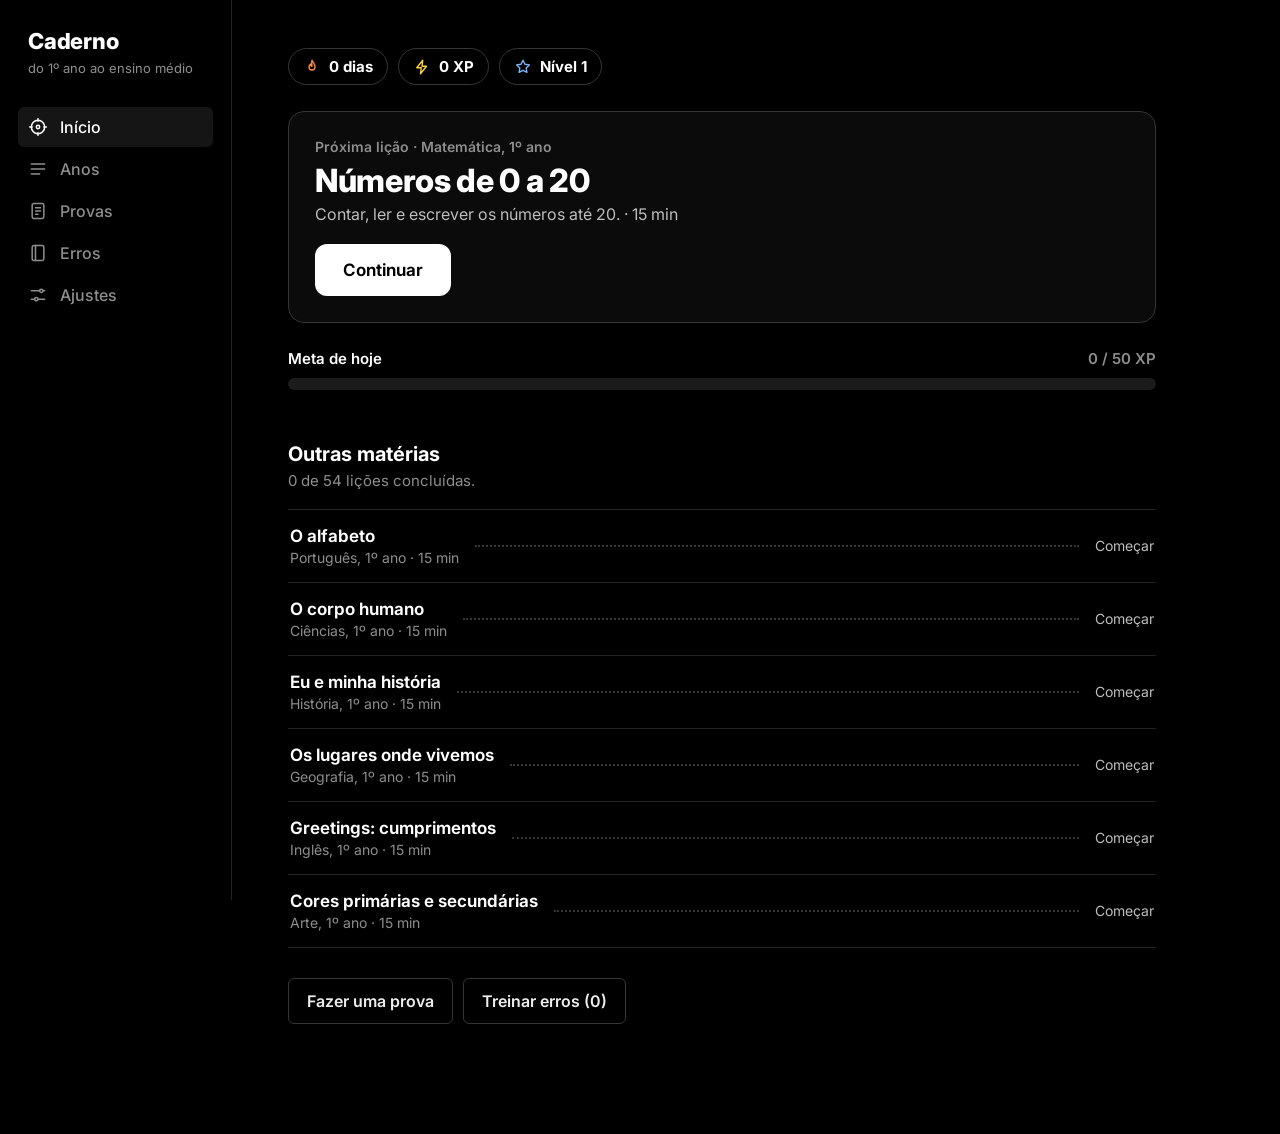
==== commit dbedcda3: "Visual novo e progresso diário" ====
--- a/estudos/index.html
+++ b/estudos/index.html
@@ -9,8 +9,8 @@
 <title>Caderno — Estudos</title>
 <link rel="preconnect" href="https://fonts.googleapis.com">
 <link rel="preconnect" href="https://fonts.gstatic.com" crossorigin>
-<link href="https://fonts.googleapis.com/css2?family=Archivo:wdth,wght@62..125,100..900&display=swap" rel="stylesheet">
-<link rel="stylesheet" href="estilo.css?v=3">
+<link href="https://fonts.googleapis.com/css2?family=Inter:wght@400;500;600;700;800;900&display=swap" rel="stylesheet">
+<link rel="stylesheet" href="estilo.css?v=4">
 </head>
 <body>
 <div class="layout">
@@ -27,12 +27,12 @@
   <main class="main" id="app"></main>
 </div>
 <div class="toast" id="toast" role="status" aria-live="polite"></div>
-<script src="conteudo/base.js?v=3"></script>
-<script src="conteudo/programa.js?v=3"></script>
-<script src="conteudo/ano1.js?v=3"></script>
-<script src="conteudo/ano2.js?v=3"></script>
-<script src="conteudo/matematica1.js?v=3"></script>
-<script src="conteudo/matematica2.js?v=3"></script>
-<script src="app.js?v=3"></script>
+<script src="conteudo/base.js?v=4"></script>
+<script src="conteudo/programa.js?v=4"></script>
+<script src="conteudo/ano1.js?v=4"></script>
+<script src="conteudo/ano2.js?v=4"></script>
+<script src="conteudo/matematica1.js?v=4"></script>
+<script src="conteudo/matematica2.js?v=4"></script>
+<script src="app.js?v=4"></script>
 </body>
 </html>
--- a/estudos/estilo.css
+++ b/estudos/estilo.css
@@ -1,4 +1,4 @@
-:root{--preto:#000;--linha:#232323;--linha2:#363636;--cinza:#8e8e8e;--cinza2:#bdbdbd;--texto:#ededed;--branco:#fff;--certo:#6cc08b;--errado:#e8726a;--raio:6px;--fonte:"Archivo",system-ui,-apple-system,"Segoe UI",sans-serif}
+:root{--preto:#000;--linha:#232323;--linha2:#363636;--cinza:#8e8e8e;--cinza2:#bdbdbd;--texto:#ededed;--branco:#fff;--certo:#6cc08b;--errado:#e8726a;--raio:6px;--fonte:"Inter",system-ui,-apple-system,"Segoe UI",sans-serif}
 *{box-sizing:border-box;margin:0;padding:0}
 html{background:#000;color:var(--texto);font-family:var(--fonte);font-size:16px;-webkit-text-size-adjust:100%}
 body{min-height:100vh}
@@ -10,15 +10,15 @@
 
 .layout{display:grid;grid-template-columns:232px 1fr;min-height:100vh}
 .rail{position:sticky;top:0;height:100vh;border-right:1px solid var(--linha);padding:30px 18px;display:flex;flex-direction:column;gap:30px}
-.marca{font-stretch:125%;font-weight:800;font-size:22px;letter-spacing:-.01em;line-height:1;color:#fff;padding:0 10px}
-.marca small{display:block;font-stretch:100%;font-weight:400;font-size:13px;color:var(--cinza);margin-top:8px;letter-spacing:0;line-height:1.3}
+.marca{font-weight:800;font-size:22px;letter-spacing:-.01em;line-height:1;color:#fff;padding:0 10px}
+.marca small{display:block;font-weight:400;font-size:13px;color:var(--cinza);margin-top:8px;letter-spacing:0;line-height:1.3}
 .nav{display:flex;flex-direction:column;gap:2px}
 .nav a{display:flex;align-items:center;gap:12px;padding:10px;border-radius:var(--raio);text-decoration:none;color:var(--cinza);font-weight:500}
 .nav a:hover{color:var(--texto)}
 .nav a[aria-current="page"]{color:#fff;background:#151515}
 .main{padding:48px 56px 110px;max-width:980px;width:100%}
 
-h1.titulo{font-stretch:125%;font-weight:800;font-size:clamp(42px,7.5vw,88px);line-height:.92;letter-spacing:-.025em;color:#fff}
+h1.titulo{font-weight:800;font-size:clamp(30px,4.5vw,44px);line-height:1.1;letter-spacing:-.02em;color:#fff}
 .sub{color:var(--cinza);font-size:17px;margin-top:14px;line-height:1.5;max-width:60ch}
 h2.secao{font-size:20px;font-weight:700;margin:52px 0 4px;color:#fff}
 p.desc{color:var(--cinza);font-size:15px;line-height:1.5;max-width:62ch}
@@ -59,7 +59,7 @@
 /* lição */
 .licao{max-width:720px}
 .meta{color:var(--cinza);font-size:15px}
-.licao h1{font-stretch:125%;font-weight:800;font-size:clamp(36px,6vw,60px);line-height:.98;letter-spacing:-.02em;margin:10px 0 14px;color:#fff}
+.licao h1{font-weight:800;font-size:clamp(36px,6vw,60px);line-height:.98;letter-spacing:-.02em;margin:10px 0 14px;color:#fff}
 .licao .resumo-l{font-size:19px;color:var(--cinza2);line-height:1.5;max-width:60ch}
 .teoria h2{font-size:23px;font-weight:700;margin:44px 0 12px;color:#fff}
 .teoria h3.sub{font-size:18px;color:#fff;margin:26px 0 8px}
@@ -92,7 +92,7 @@
 .fechar:hover{color:#fff}
 .rotulo{color:var(--cinza);font-size:14px;margin-bottom:10px}
 .enunciado{font-size:clamp(21px,3.2vw,28px);font-weight:700;line-height:1.35;color:#fff;max-width:30em;overflow-wrap:anywhere}
-.enunciado.g{font-size:clamp(34px,6vw,52px);font-stretch:112%;letter-spacing:-.01em}
+.enunciado.g{font-size:clamp(34px,6vw,52px);letter-spacing:-.01em}
 .campo{display:flex;gap:10px;margin-top:28px;align-items:center;flex-wrap:wrap}
 .campo input{flex:1;max-width:380px;min-width:0;font-size:26px;font-weight:600;color:#fff;background:transparent;border:1px solid var(--linha2);border-radius:var(--raio);padding:12px 16px}
 .campo input:focus{border-color:#fff;outline:none}
@@ -115,7 +115,7 @@
 details summary{cursor:pointer;color:var(--cinza2);font-weight:600}
 
 /* resultado */
-.nota{font-stretch:125%;font-weight:800;font-size:clamp(84px,16vw,160px);line-height:.88;letter-spacing:-.035em;color:#fff}
+.nota{font-weight:800;font-size:clamp(84px,16vw,160px);line-height:.88;letter-spacing:-.035em;color:#fff}
 .erro-card{border:1px solid var(--linha);border-radius:8px;padding:16px 18px;margin-top:12px;line-height:1.55}
 .erro-card b{display:block;color:#fff;font-size:17px;margin-bottom:6px}
 .erro-card .s{color:var(--errado)}.erro-card .c{color:var(--certo)}
@@ -139,3 +139,32 @@
   .item{gap:10px}
 }
 @media (prefers-reduced-motion:reduce){*{transition:none!important}}
+
+/* camada de motivação */
+.topo-stats{display:flex;gap:10px;flex-wrap:wrap;margin-bottom:26px}
+.pill{display:inline-flex;align-items:center;gap:8px;border:1px solid var(--linha2);border-radius:999px;padding:8px 14px;font-weight:700;color:#fff;font-size:15px}
+.pill svg{width:18px;height:18px}
+.pill.fogo svg{color:#ff8a3d}.pill.raio svg{color:#ffd23d}.pill.nivel svg{color:#7fb6ff}
+.hero{border:1px solid var(--linha2);border-radius:16px;padding:26px;margin-top:8px;background:#0b0b0b}
+.hero .k{color:var(--cinza);font-size:14px;font-weight:600}
+.hero h2{font-size:clamp(24px,3.5vw,32px);font-weight:800;color:#fff;margin:6px 0 4px;letter-spacing:-.01em}
+.hero p{color:var(--cinza2)}
+.hero .btn{margin-top:20px;padding:16px 28px;font-size:17px;border-radius:12px}
+.meta{margin-top:26px}
+.meta-top{display:flex;justify-content:space-between;font-weight:600;font-size:15px;color:#fff}
+.meta-top span{color:var(--cinza)}
+.meta-bar{height:12px;background:#1b1b1b;border-radius:99px;overflow:hidden;margin-top:10px}
+.meta-bar i{display:block;height:100%;background:linear-gradient(90deg,#3ddc84,#9be15d);border-radius:99px;transition:width .6s cubic-bezier(.2,.8,.2,1)}
+.barra{height:8px;border-radius:99px;background:#1b1b1b}.barra i{border-radius:99px;background:linear-gradient(90deg,#3ddc84,#9be15d)}
+.combo{color:#ffd23d;font-weight:800;font-size:14px;white-space:nowrap}
+.pop{animation:pop .45s cubic-bezier(.2,1.6,.4,1)}
+@keyframes pop{0%{transform:scale(.85);opacity:0}100%{transform:scale(1);opacity:1}}
+.shake{animation:shake .35s}
+@keyframes shake{25%{transform:translateX(-6px)}50%{transform:translateX(6px)}75%{transform:translateX(-3px)}}
+.xpfloat{position:fixed;left:50%;top:38%;transform:translateX(-50%);font-weight:900;font-size:34px;color:#9be15d;pointer-events:none;animation:sobe 1s ease-out forwards;z-index:60}
+@keyframes sobe{0%{opacity:0;transform:translate(-50%,10px)}20%{opacity:1}100%{opacity:0;transform:translate(-50%,-60px)}}
+#confete{position:fixed;inset:0;pointer-events:none;z-index:70}
+.feedback.certo{background:rgba(61,220,132,.07);border:1px solid rgba(61,220,132,.35);border-radius:12px;padding:18px 20px}
+.feedback.errado{background:rgba(232,114,106,.07);border:1px solid rgba(232,114,106,.35);border-radius:12px;padding:18px 20px}
+.btn{border-radius:10px}
+.ganhos{display:flex;gap:10px;flex-wrap:wrap;margin-top:18px}
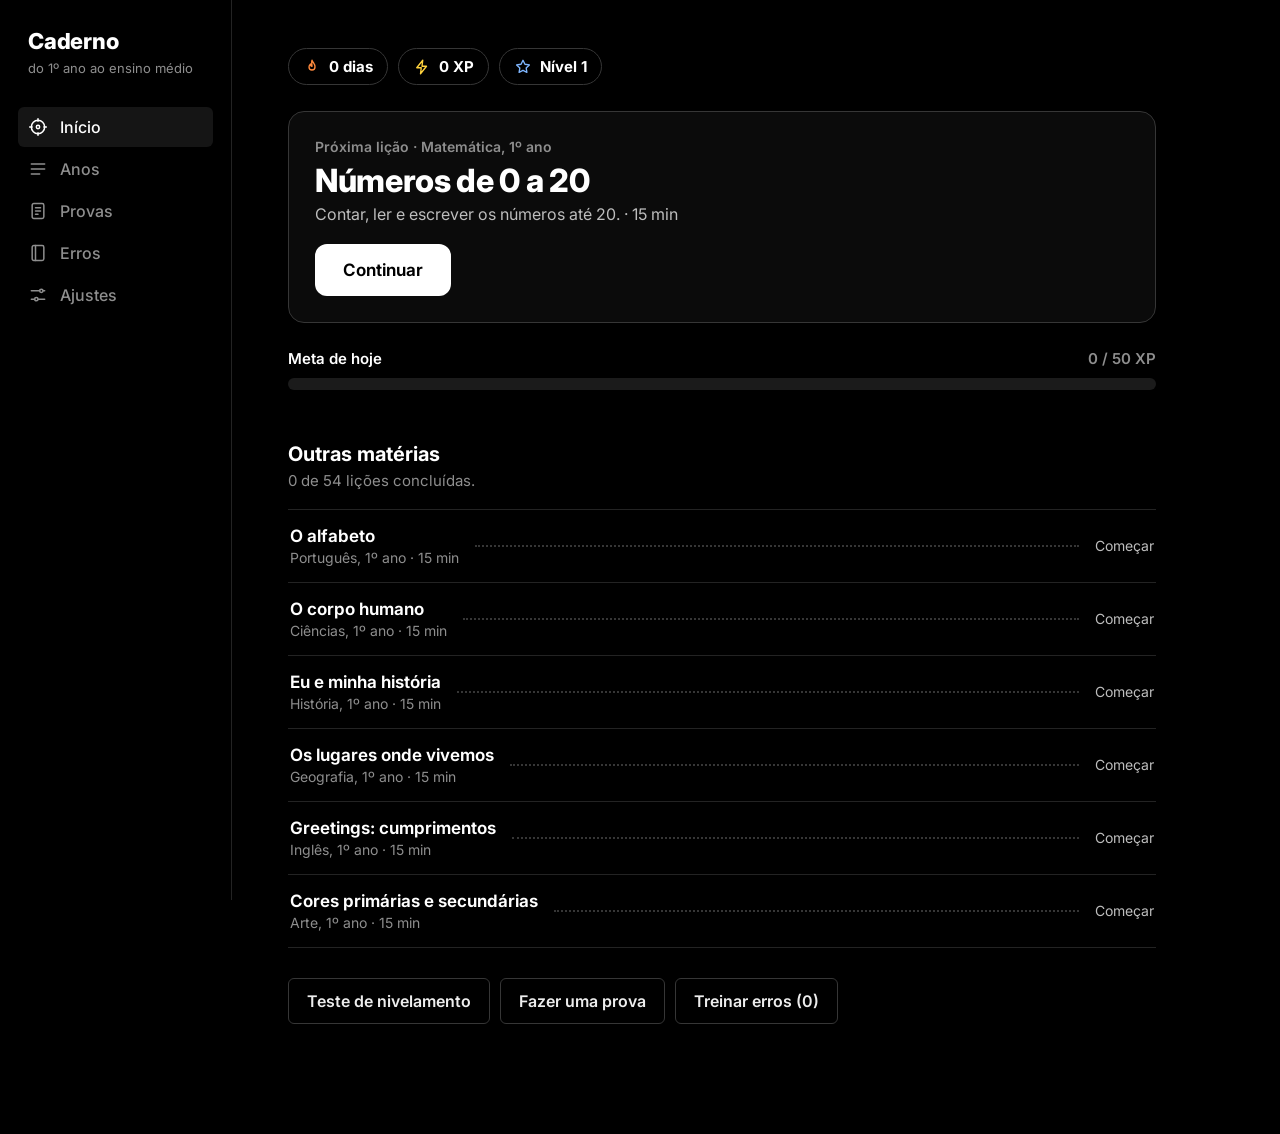
==== commit 021bfd70: "Teste de nivelamento" ====
--- a/estudos/index.html
+++ b/estudos/index.html
@@ -10,7 +10,7 @@
 <link rel="preconnect" href="https://fonts.googleapis.com">
 <link rel="preconnect" href="https://fonts.gstatic.com" crossorigin>
 <link href="https://fonts.googleapis.com/css2?family=Inter:wght@400;500;600;700;800;900&display=swap" rel="stylesheet">
-<link rel="stylesheet" href="estilo.css?v=4">
+<link rel="stylesheet" href="estilo.css?v=7">
 </head>
 <body>
 <div class="layout">
@@ -27,12 +27,12 @@
   <main class="main" id="app"></main>
 </div>
 <div class="toast" id="toast" role="status" aria-live="polite"></div>
-<script src="conteudo/base.js?v=4"></script>
-<script src="conteudo/programa.js?v=4"></script>
-<script src="conteudo/ano1.js?v=4"></script>
-<script src="conteudo/ano2.js?v=4"></script>
-<script src="conteudo/matematica1.js?v=4"></script>
-<script src="conteudo/matematica2.js?v=4"></script>
-<script src="app.js?v=4"></script>
+<script src="conteudo/base.js?v=7"></script>
+<script src="conteudo/programa.js?v=7"></script>
+<script src="conteudo/ano1.js?v=7"></script>
+<script src="conteudo/ano2.js?v=7"></script>
+<script src="conteudo/matematica1.js?v=7"></script>
+<script src="conteudo/matematica2.js?v=7"></script>
+<script src="app.js?v=7"></script>
 </body>
 </html>
--- a/estudos/estilo.css
+++ b/estudos/estilo.css
@@ -168,3 +168,5 @@
 .feedback.errado{background:rgba(232,114,106,.07);border:1px solid rgba(232,114,106,.35);border-radius:12px;padding:18px 20px}
 .btn{border-radius:10px}
 .ganhos{display:flex;gap:10px;flex-wrap:wrap;margin-top:18px}
+.teoria.cartao{border:1px solid var(--linha2);border-radius:16px;padding:8px 24px 18px;margin-top:18px;background:#0b0b0b}
+.teoria.cartao h2{margin-top:18px}
